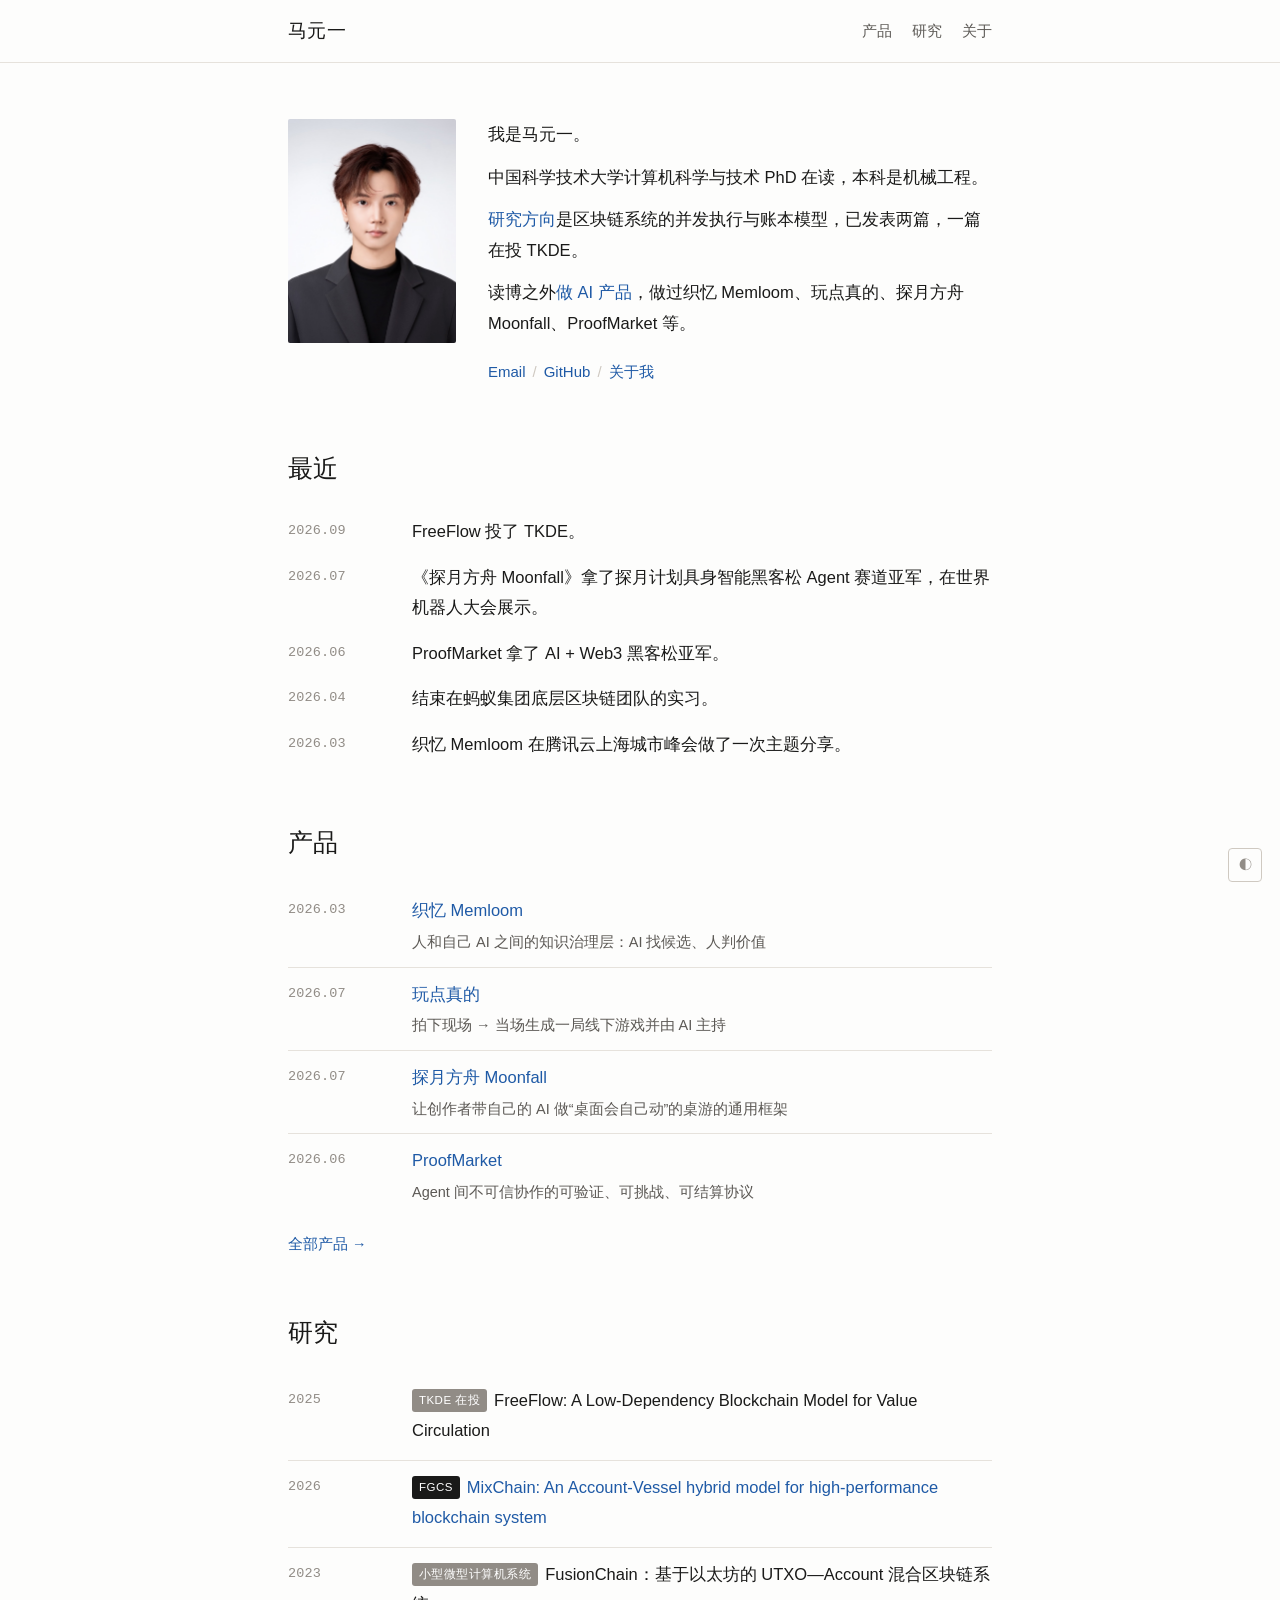
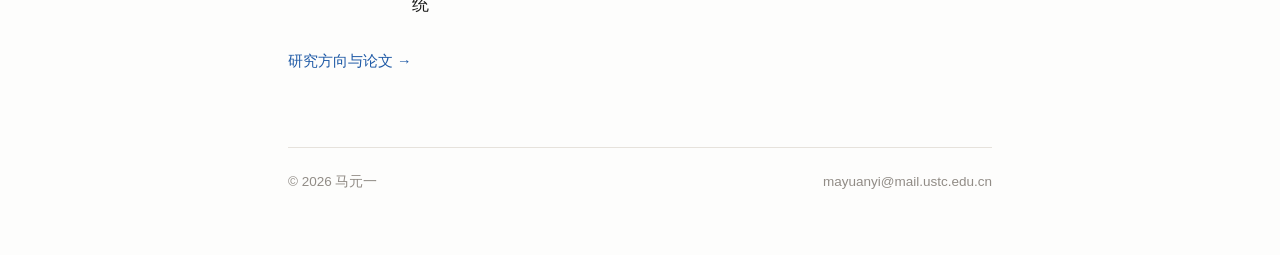
==== index.html @ aa87277c "个人网站：首页、产品、研究、关于 产品四页取自作品集原稿（织忆与 ProofMarket 用 HTML 源，探月方舟按 PPT 逐页重排，玩点真的沿用原件）。  Co-Authored-By: Cla" ====
<!doctype html>
<html lang="zh-CN">
<head>
<meta charset="utf-8">
<meta name="viewport" content="width=device-width,initial-scale=1">
<title>马元一</title>
<meta name="description" content="马元一，中国科学技术大学计算机科学与技术 PhD 在读。研究区块链系统的并发执行与账本模型，同时独立做 AI 产品。">
<link rel="icon" href="data:image/svg+xml,<svg xmlns='http://www.w3.org/2000/svg' viewBox='0 0 100 100'><text y='.92em' font-size='92' font-family='Georgia,serif'>马</text></svg>">
<link rel="stylesheet" href="assets/style.css">
</head>
<body>

<div class="top">
  <div class="top-in">
    <a class="wordmark" href="index.html">马元一</a>
    <nav>
      <a href="products/index.html">产品</a>
      <a href="research/index.html">研究</a>
      <a href="about/index.html">关于</a>
    </nav>
  </div>
</div>

<div class="wrap">

  <div class="hero">
    <div class="portrait"><img src="assets/avatar.jpg" alt="马元一"></div>
    <div class="say">
      <p>我是马元一。</p>
      <p>中国科学技术大学计算机科学与技术 PhD 在读，本科是机械工程。</p>
      <p><a href="research/index.html">研究方向</a>是区块链系统的并发执行与账本模型，已发表两篇，一篇在投 TKDE。</p>
      <p>读博之外<a href="products/index.html">做 AI 产品</a>，做过织忆 Memloom、玩点真的、探月方舟 Moonfall、ProofMarket 等。</p>
      <div class="linkrow">
        <a href="mailto:mayuanyi@mail.ustc.edu.cn">Email</a><span class="sep">/</span><a href="https://github.com/Yuanyi-Ma" target="_blank" rel="noopener">GitHub</a><span class="sep">/</span><a href="about/index.html">关于我</a>
      </div>
    </div>
  </div>

  <h2 class="serif">最近</h2>
  <ul class="list plain">
    <li><span class="when mono">2026.09</span><div class="body"><p class="t">FreeFlow 投了 TKDE。</p></div></li>
    <li><span class="when mono">2026.07</span><div class="body"><p class="t">《探月方舟 Moonfall》拿了探月计划具身智能黑客松 Agent 赛道亚军，在世界机器人大会展示。</p></div></li>
    <li><span class="when mono">2026.06</span><div class="body"><p class="t">ProofMarket 拿了 AI + Web3 黑客松亚军。</p></div></li>
    <li><span class="when mono">2026.04</span><div class="body"><p class="t">结束在蚂蚁集团底层区块链团队的实习。</p></div></li>
    <li><span class="when mono">2026.03</span><div class="body"><p class="t">织忆 Memloom 在腾讯云上海城市峰会做了一次主题分享。</p></div></li>
  </ul>

  <h2 class="serif">产品</h2>
  <ul class="list">
    <li><span class="when mono">2026.03</span><div class="body">
      <p class="t"><a href="products/memloom.html">织忆 Memloom</a></p>
      <p class="d">人和自己 AI 之间的知识治理层：AI 找候选、人判价值</p>
    </div></li>
    <li><span class="when mono">2026.07</span><div class="body">
      <p class="t"><a href="products/play-the-room.html">玩点真的</a></p>
      <p class="d">拍下现场 → 当场生成一局线下游戏并由 AI 主持</p>
    </div></li>
    <li><span class="when mono">2026.07</span><div class="body">
      <p class="t"><a href="products/ark.html">探月方舟 Moonfall</a></p>
      <p class="d">让创作者带自己的 AI 做“桌面会自己动”的桌游的通用框架</p>
    </div></li>
    <li><span class="when mono">2026.06</span><div class="body">
      <p class="t"><a href="products/proofmarket.html">ProofMarket</a></p>
      <p class="d">Agent 间不可信协作的可验证、可挑战、可结算协议</p>
    </div></li>
  </ul>
  <p style="font-size:14.5px;color:var(--ink-3);margin-top:14px"><a href="products/index.html">全部产品 →</a></p>

  <h2 class="serif">研究</h2>
  <ul class="list">
    <li><span class="when mono">2025</span><div class="body">
      <p class="t"><span class="venue sub">TKDE 在投</span>FreeFlow: A Low-Dependency Blockchain Model for Value Circulation</p>
    </div></li>
    <li><span class="when mono">2026</span><div class="body">
      <p class="t"><span class="venue">FGCS</span><a href="https://doi.org/10.1016/j.future.2026.108577" target="_blank" rel="noopener">MixChain: An Account-Vessel hybrid model for high-performance blockchain system</a></p>
    </div></li>
    <li><span class="when mono">2023</span><div class="body">
      <p class="t"><span class="venue sub">小型微型计算机系统</span>FusionChain：基于以太坊的 UTXO—Account 混合区块链系统</p>
    </div></li>
  </ul>
  <p style="font-size:14.5px;color:var(--ink-3);margin-top:14px"><a href="research/index.html">研究方向与论文 →</a></p>

  <footer>
    <span>© 2026 马元一</span>
    <span><a href="mailto:mayuanyi@mail.ustc.edu.cn">mayuanyi@mail.ustc.edu.cn</a></span>
  </footer>

</div>

<button id="themeBtn" type="button" aria-label="切换深色模式">◐</button>
<script src="assets/theme.js"></script>
</body>
</html>
---- assets/style.css ----
/* 马元一 · 个人网站 —— 共用样式
   设计基线来自 _research/2026-09-10-个人主页的视觉与版式.md：
   近白底、衬线大标题、条目为「左日期 / 右内容」两列行、
   不用卡片与阴影、链接行为纯文本。 */

:root{
  --bg:#FDFDFC; --bg-2:#F4F2EF;
  --ink:#1A1A19; --ink-2:#5C5955; --ink-3:#918C86;
  --link:#1F5AA6; --link-2:#5B87BE;
  --rule:#E6E2DC; --rule-2:#CFC9C1;
  --mark:#B4472C;
}
@media (prefers-color-scheme:dark){
  :root:not([data-theme="light"]){
    --bg:#121211; --bg-2:#1C1B19;
    --ink:#EDEAE5; --ink-2:#ADA79F; --ink-3:#7C7770;
    --link:#79A9E0; --link-2:#5E86B4;
    --rule:#2A2825; --rule-2:#3B3833;
    --mark:#DE8266;
  }
}
:root[data-theme="dark"]{
  --bg:#121211; --bg-2:#1C1B19;
  --ink:#EDEAE5; --ink-2:#ADA79F; --ink-3:#7C7770;
  --link:#79A9E0; --link-2:#5E86B4;
  --rule:#2A2825; --rule-2:#3B3833;
  --mark:#DE8266;
}

*{box-sizing:border-box}
html{-webkit-text-size-adjust:100%}
body{
  margin:0; background:var(--bg); color:var(--ink);
  font-family:-apple-system,BlinkMacSystemFont,"PingFang SC","Hiragino Sans GB","Microsoft YaHei","Source Han Sans SC","Noto Sans CJK SC","Helvetica Neue",Arial,sans-serif;
  font-size:16px; line-height:1.85; -webkit-font-smoothing:antialiased;
}
.serif{
  font-family:Georgia,"Songti SC","Source Han Serif SC","Noto Serif CJK SC","Times New Roman",serif;
}
.mono{font-family:ui-monospace,SFMono-Regular,"SF Mono",Menlo,Consolas,monospace}

a{color:var(--link); text-decoration:none}
a:hover{text-decoration:underline; text-underline-offset:3px}
p{margin:0 0 16px}
img{max-width:100%}

.wrap{max-width:760px; margin:0 auto; padding:0 28px}
.wrap.wide{max-width:1000px}

/* ── 顶栏 ─────────────────────────────── */
.top{border-bottom:1px solid var(--rule)}
.top-in{
  max-width:760px; margin:0 auto; padding:0 28px; height:62px;
  display:flex; align-items:center; gap:26px;
}
.wide-top .top-in{max-width:1000px}
.wordmark{
  font-family:Georgia,"Songti SC","Source Han Serif SC","Times New Roman",serif;
  font-size:19px; color:var(--ink); letter-spacing:.02em;
}
.wordmark:hover{text-decoration:none; color:var(--link)}
.top nav{margin-left:auto; display:flex; gap:20px}
.top nav a{color:var(--ink-2); font-size:14.5px}
.top nav a:hover{color:var(--link)}
.top nav a[aria-current="page"]{color:var(--ink); border-bottom:1px solid var(--ink)}

/* ── 页面标题 ─────────────────────────── */
.masthead{padding:56px 0 8px}
.masthead h1{
  font-family:Georgia,"Songti SC","Source Han Serif SC","Times New Roman",serif;
  font-size:clamp(30px,5vw,40px); font-weight:normal; letter-spacing:-.01em;
  margin:0 0 12px; line-height:1.3;
}
.masthead .sub{color:var(--ink-2); font-size:16px; margin:0; max-width:40em}

h2{
  font-family:Georgia,"Songti SC","Source Han Serif SC","Times New Roman",serif;
  font-size:25px; font-weight:normal; letter-spacing:-.005em;
  margin:52px 0 18px; color:var(--ink);
}
h3{font-size:17px; font-weight:600; margin:0 0 6px}

/* ── 首页 ─────────────────────────────── */
.hero{display:flex; gap:32px; align-items:flex-start; padding:56px 0 8px}
@media(max-width:620px){ .hero{flex-direction:column; gap:22px; padding-top:40px} }
.hero .portrait{width:168px; flex:none}
.hero .portrait img{display:block; width:100%; border-radius:2px}
.hero .say{flex:1; min-width:0}
.hero .say p{font-size:16.5px; margin:0 0 12px; color:var(--ink)}
.hero .say p.dim{color:var(--ink-2)}
.linkrow{margin-top:20px; color:var(--ink-3); font-size:15px}
.linkrow a{margin:0}
.linkrow .sep{color:var(--rule-2); margin:0 7px}

/* ── 两列行（全站主力组件）───────────── */
.list{margin:0; padding:0; list-style:none}
.list > li{
  display:grid; grid-template-columns:104px 1fr; gap:20px;
  padding:11px 0; border-bottom:1px solid var(--rule);
}
.list.airy > li{padding:16px 0}
.list.plain > li{border-bottom:0; padding:6px 0}
.list > li:last-child{border-bottom:0}
.list .when{color:var(--ink-3); font-size:13.5px; padding-top:3px; letter-spacing:.01em}
.list .body{min-width:0}
.list .body .t{font-size:16.5px; color:var(--ink); margin:0 0 3px}
.list .body .t a{color:var(--link)}
.list .body .d{font-size:14.5px; color:var(--ink-2); margin:0}
.list .body .m{font-size:13.5px; color:var(--ink-3); margin:3px 0 0}
@media(max-width:620px){
  .list > li{grid-template-columns:1fr; gap:2px}
  .list .when{padding-top:0}
}

/* 论文 / 作品的小按钮行 */
.chips{margin-top:7px; display:flex; flex-wrap:wrap; gap:6px}
.chips a, .chips span{
  font-size:12px; line-height:1.7; padding:0 7px; border:1px solid var(--rule-2);
  border-radius:3px; color:var(--ink-2);
}
.chips a:hover{border-color:var(--link); color:var(--link); text-decoration:none}
.chips .none{border-style:dashed; color:var(--ink-3)}
.venue{
  display:inline-block; font-size:11.5px; letter-spacing:.04em; color:#fff; background:var(--ink);
  padding:1px 7px; border-radius:3px; margin-right:7px; vertical-align:2px; white-space:nowrap;
}
.venue.sub{background:var(--ink-3)}
.mark{color:var(--mark); font-style:italic; font-size:13.5px; margin-left:6px}

/* ── 产品条目（带缩略图）───────────────── */
.entries{margin:0; padding:0; list-style:none}
.entries > li{
  display:grid; grid-template-columns:224px 1fr; gap:26px;
  padding:26px 0; border-bottom:1px solid var(--rule); align-items:start;
}
.entries > li:last-child{border-bottom:0}
.entries .shot{display:block; border:1px solid var(--rule); background:var(--bg-2)}
.entries .shot img{display:block; width:100%; height:auto}
.entries h3{font-size:19px; font-weight:600; margin:0 0 2px}
.entries h3 a{color:var(--ink)}
.entries h3 a:hover{color:var(--link)}
.entries .one{font-size:15px; color:var(--ink-2); margin:0 0 8px}
.entries .note{font-size:14px; color:var(--ink-2); margin:0 0 8px}
.entries .meta{font-size:13.5px; color:var(--ink-3); margin:0 0 8px}
@media(max-width:620px){ .entries > li{grid-template-columns:1fr; gap:14px} }

/* ── 正文段落区 ───────────────────────── */
.prose p{color:var(--ink-2); font-size:16px}
.prose p strong{color:var(--ink); font-weight:600}
.prose ul{margin:0 0 16px; padding-left:1.2em; color:var(--ink-2)}
.prose li{margin-bottom:5px}

/* ── 作品详情 ─────────────────────────── */
.slide{border:1px solid var(--rule); margin:26px 0 8px; background:var(--bg-2)}
.slide img{display:block; width:100%; height:auto}
.caption{font-size:13px; color:var(--ink-3); margin:0 0 32px}

/* ── 页脚 ─────────────────────────────── */
footer{
  border-top:1px solid var(--rule); margin-top:72px; padding:22px 0 60px;
  font-size:13.5px; color:var(--ink-3);
  display:flex; justify-content:space-between; gap:14px; flex-wrap:wrap;
}
footer a{color:var(--ink-3)}

#themeBtn{
  position:fixed; right:18px; bottom:18px; z-index:60;
  width:34px; height:34px; border-radius:4px; cursor:pointer; font-size:13px;
  background:var(--bg); border:1px solid var(--rule-2); color:var(--ink-3);
  display:grid; place-items:center;
}
#themeBtn:hover{border-color:var(--link); color:var(--link)}
@media print{ #themeBtn{display:none} }

/* 作品集页面铺开 */
.deck{margin:26px 0 10px}
.deck img{display:block; width:100%; height:auto; border:1px solid var(--rule); margin-bottom:14px; background:#fff}
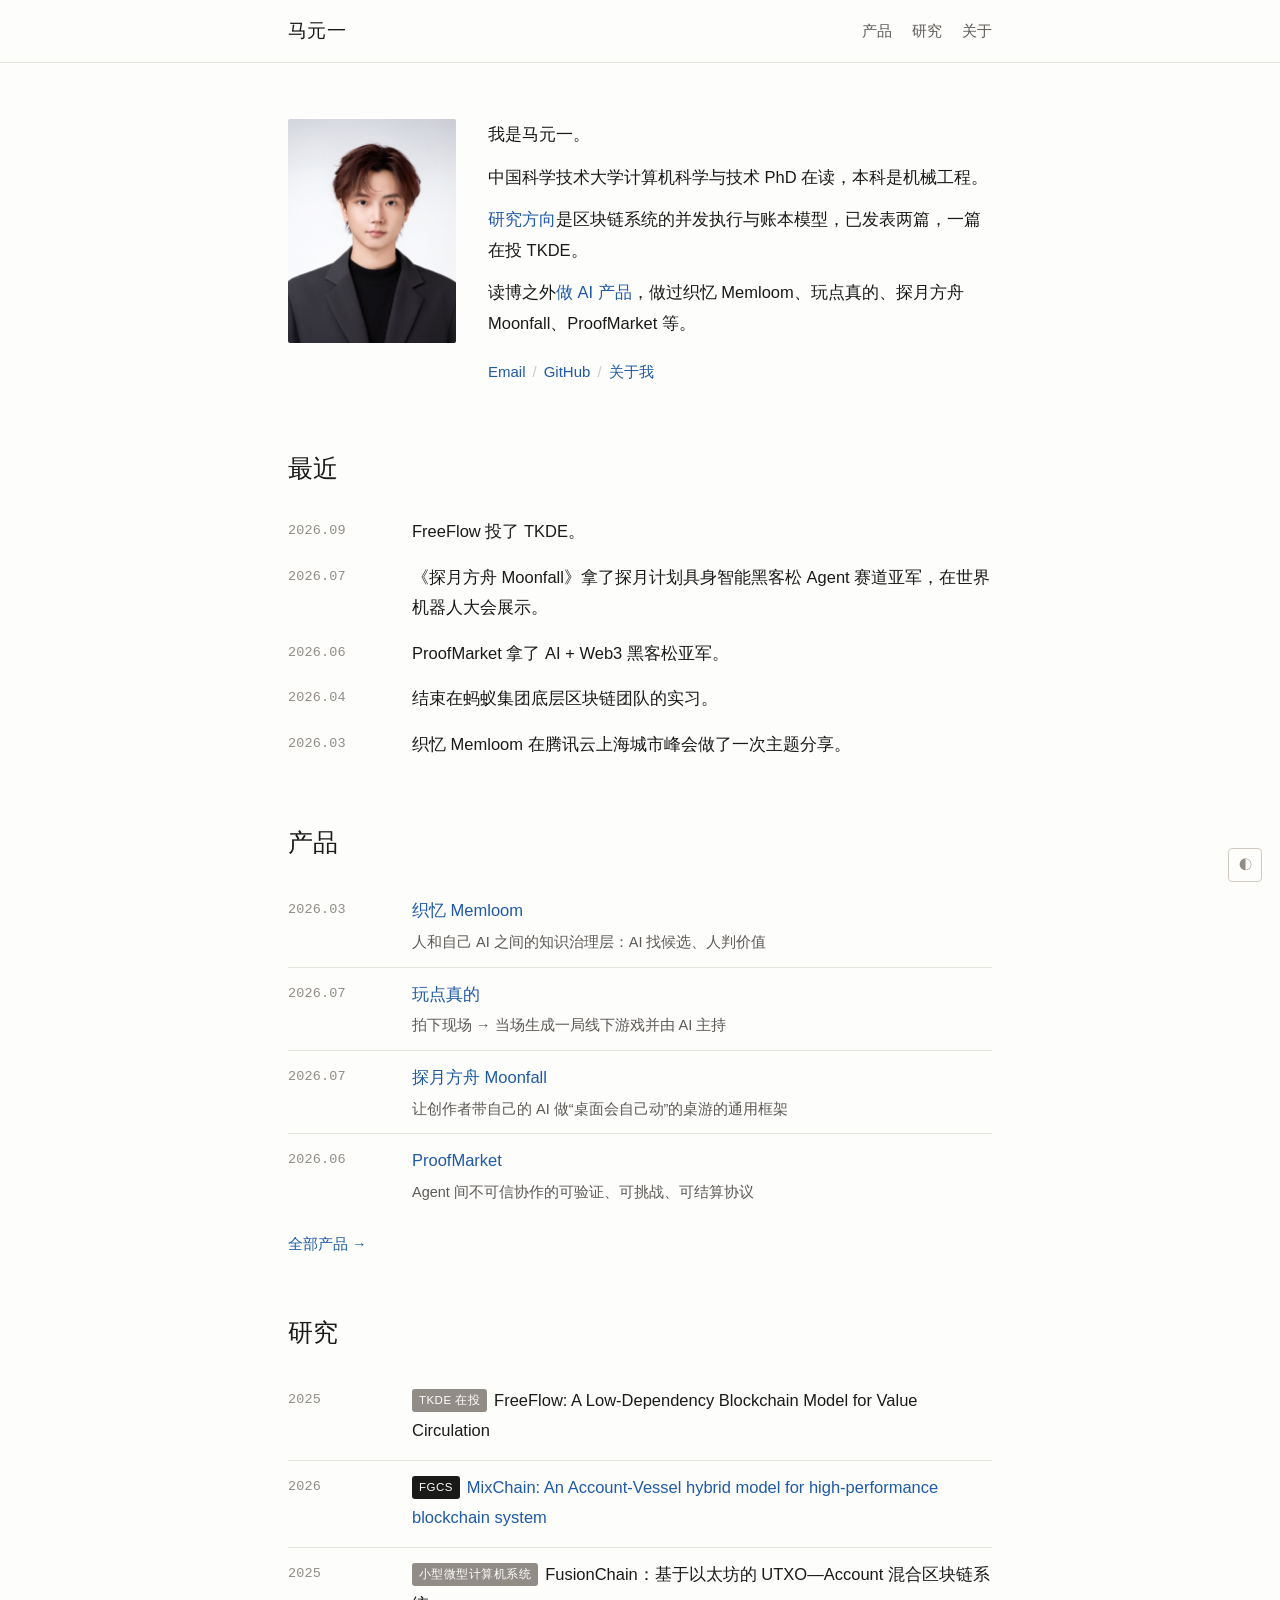
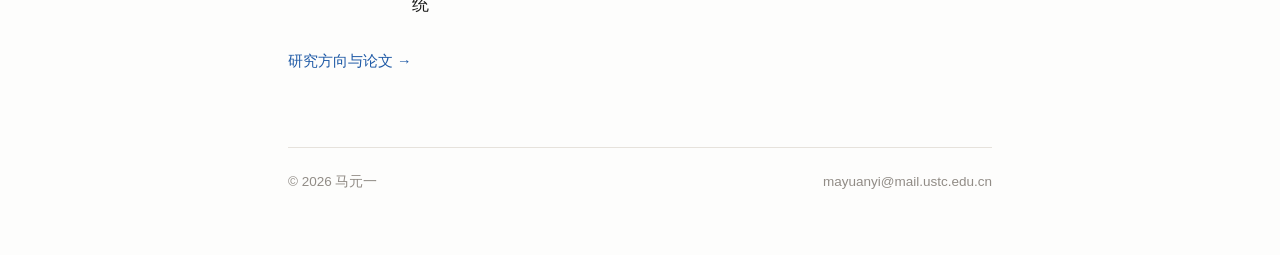
==== commit a3bf6956: "FusionChain：补 DOI 链接，发表年份改为 2025，补作者与卷期页 Co-Authored-By: Claude Fable 5.1 <noreply@anthropic.com>" ====
--- a/index.html
+++ b/index.html
@@ -74,7 +74,7 @@
     <li><span class="when mono">2026</span><div class="body">
       <p class="t"><span class="venue">FGCS</span><a href="https://doi.org/10.1016/j.future.2026.108577" target="_blank" rel="noopener">MixChain: An Account-Vessel hybrid model for high-performance blockchain system</a></p>
     </div></li>
-    <li><span class="when mono">2023</span><div class="body">
+    <li><span class="when mono">2025</span><div class="body">
       <p class="t"><span class="venue sub">小型微型计算机系统</span>FusionChain：基于以太坊的 UTXO—Account 混合区块链系统</p>
     </div></li>
   </ul>
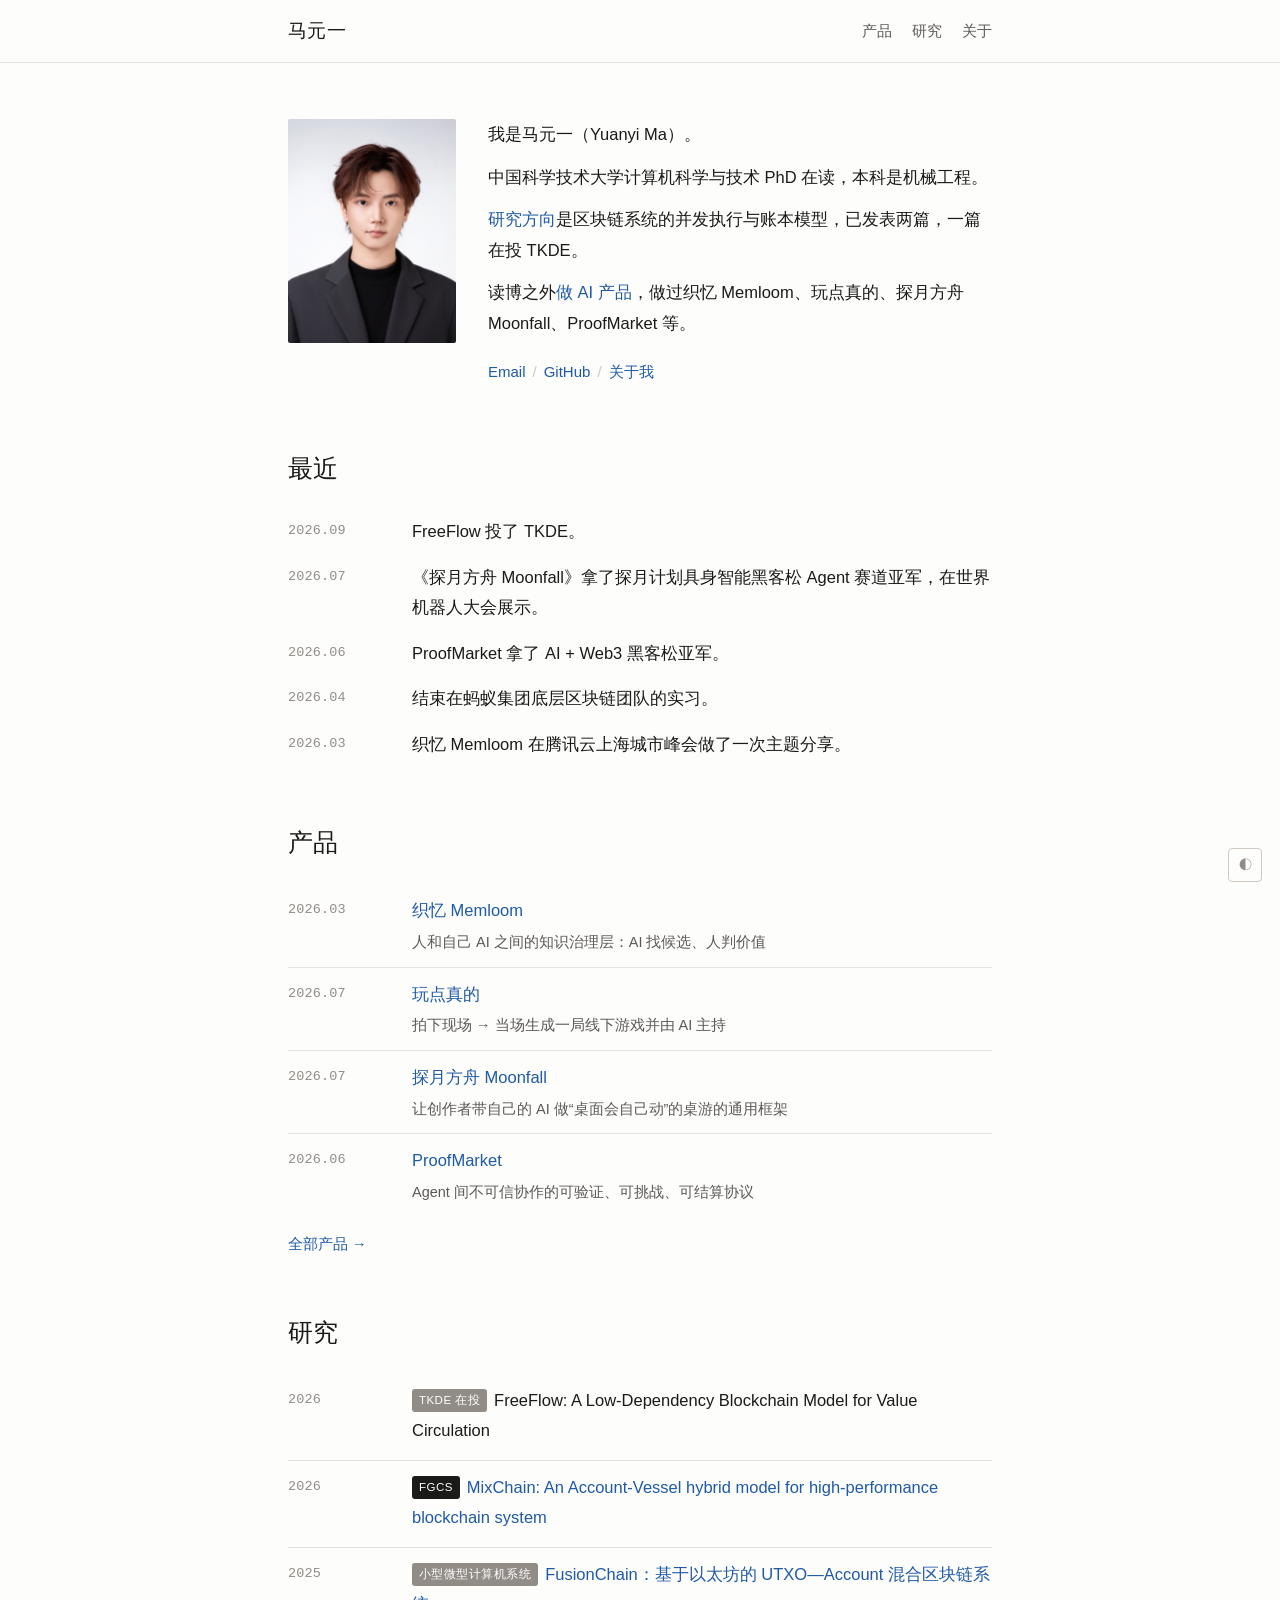
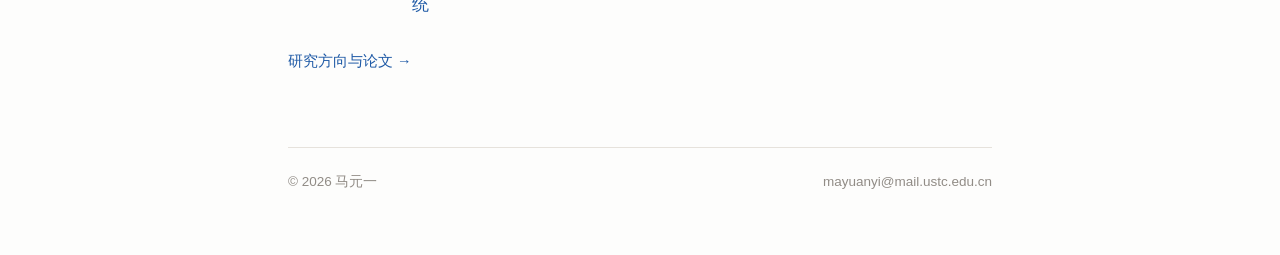
==== commit fc603855: "按审阅结果修主页排版与内容 - 删除私募投研系统；关于页删去无出处的"合肥 / 北京"一句 - FreeFlow 年份改为 2026，首页 FusionChain 标题挂 DOI，首页加英文名 - 关" ====
--- a/index.html
+++ b/index.html
@@ -26,7 +26,7 @@
   <div class="hero">
     <div class="portrait"><img src="assets/avatar.jpg" alt="马元一"></div>
     <div class="say">
-      <p>我是马元一。</p>
+      <p>我是马元一（Yuanyi Ma）。</p>
       <p>中国科学技术大学计算机科学与技术 PhD 在读，本科是机械工程。</p>
       <p><a href="research/index.html">研究方向</a>是区块链系统的并发执行与账本模型，已发表两篇，一篇在投 TKDE。</p>
       <p>读博之外<a href="products/index.html">做 AI 产品</a>，做过织忆 Memloom、玩点真的、探月方舟 Moonfall、ProofMarket 等。</p>
@@ -68,14 +68,14 @@
 
   <h2 class="serif">研究</h2>
   <ul class="list">
-    <li><span class="when mono">2025</span><div class="body">
+    <li><span class="when mono">2026</span><div class="body">
       <p class="t"><span class="venue sub">TKDE 在投</span>FreeFlow: A Low-Dependency Blockchain Model for Value Circulation</p>
     </div></li>
     <li><span class="when mono">2026</span><div class="body">
       <p class="t"><span class="venue">FGCS</span><a href="https://doi.org/10.1016/j.future.2026.108577" target="_blank" rel="noopener">MixChain: An Account-Vessel hybrid model for high-performance blockchain system</a></p>
     </div></li>
     <li><span class="when mono">2025</span><div class="body">
-      <p class="t"><span class="venue sub">小型微型计算机系统</span>FusionChain：基于以太坊的 UTXO—Account 混合区块链系统</p>
+      <p class="t"><span class="venue sub">小型微型计算机系统</span><a href="https://doi.org/10.20009/j.cnki.21-1106/TP.2023-0485" target="_blank" rel="noopener">FusionChain：基于以太坊的 UTXO—Account 混合区块链系统</a></p>
     </div></li>
   </ul>
   <p style="font-size:14.5px;color:var(--ink-3);margin-top:14px"><a href="research/index.html">研究方向与论文 →</a></p>
--- a/assets/style.css
+++ b/assets/style.css
@@ -45,7 +45,6 @@
 img{max-width:100%}
 
 .wrap{max-width:760px; margin:0 auto; padding:0 28px}
-.wrap.wide{max-width:1000px}
 
 /* ── 顶栏 ─────────────────────────────── */
 .top{border-bottom:1px solid var(--rule)}
@@ -53,7 +52,6 @@
   max-width:760px; margin:0 auto; padding:0 28px; height:62px;
   display:flex; align-items:center; gap:26px;
 }
-.wide-top .top-in{max-width:1000px}
 .wordmark{
   font-family:Georgia,"Songti SC","Source Han Serif SC","Times New Roman",serif;
   font-size:19px; color:var(--ink); letter-spacing:.02em;
@@ -130,19 +128,19 @@
 /* ── 产品条目（带缩略图）───────────────── */
 .entries{margin:0; padding:0; list-style:none}
 .entries > li{
-  display:grid; grid-template-columns:224px 1fr; gap:26px;
+  display:grid; grid-template-columns:200px 1fr; gap:24px;
   padding:26px 0; border-bottom:1px solid var(--rule); align-items:start;
 }
 .entries > li:last-child{border-bottom:0}
-.entries .shot{display:block; border:1px solid var(--rule); background:var(--bg-2)}
-.entries .shot img{display:block; width:100%; height:auto}
+.entries .shot{display:block; border:1px solid var(--rule); background:var(--bg-2); aspect-ratio:4/3; overflow:hidden}
+.entries .shot img{display:block; width:100%; height:100%; object-fit:cover; object-position:top center}
 .entries h3{font-size:19px; font-weight:600; margin:0 0 2px}
 .entries h3 a{color:var(--ink)}
 .entries h3 a:hover{color:var(--link)}
 .entries .one{font-size:15px; color:var(--ink-2); margin:0 0 8px}
 .entries .note{font-size:14px; color:var(--ink-2); margin:0 0 8px}
 .entries .meta{font-size:13.5px; color:var(--ink-3); margin:0 0 8px}
-@media(max-width:620px){ .entries > li{grid-template-columns:1fr; gap:14px} }
+@media(max-width:620px){ .entries > li{grid-template-columns:1fr; gap:14px} .entries .shot{aspect-ratio:16/9} }
 
 /* ── 正文段落区 ───────────────────────── */
 .prose p{color:var(--ink-2); font-size:16px}
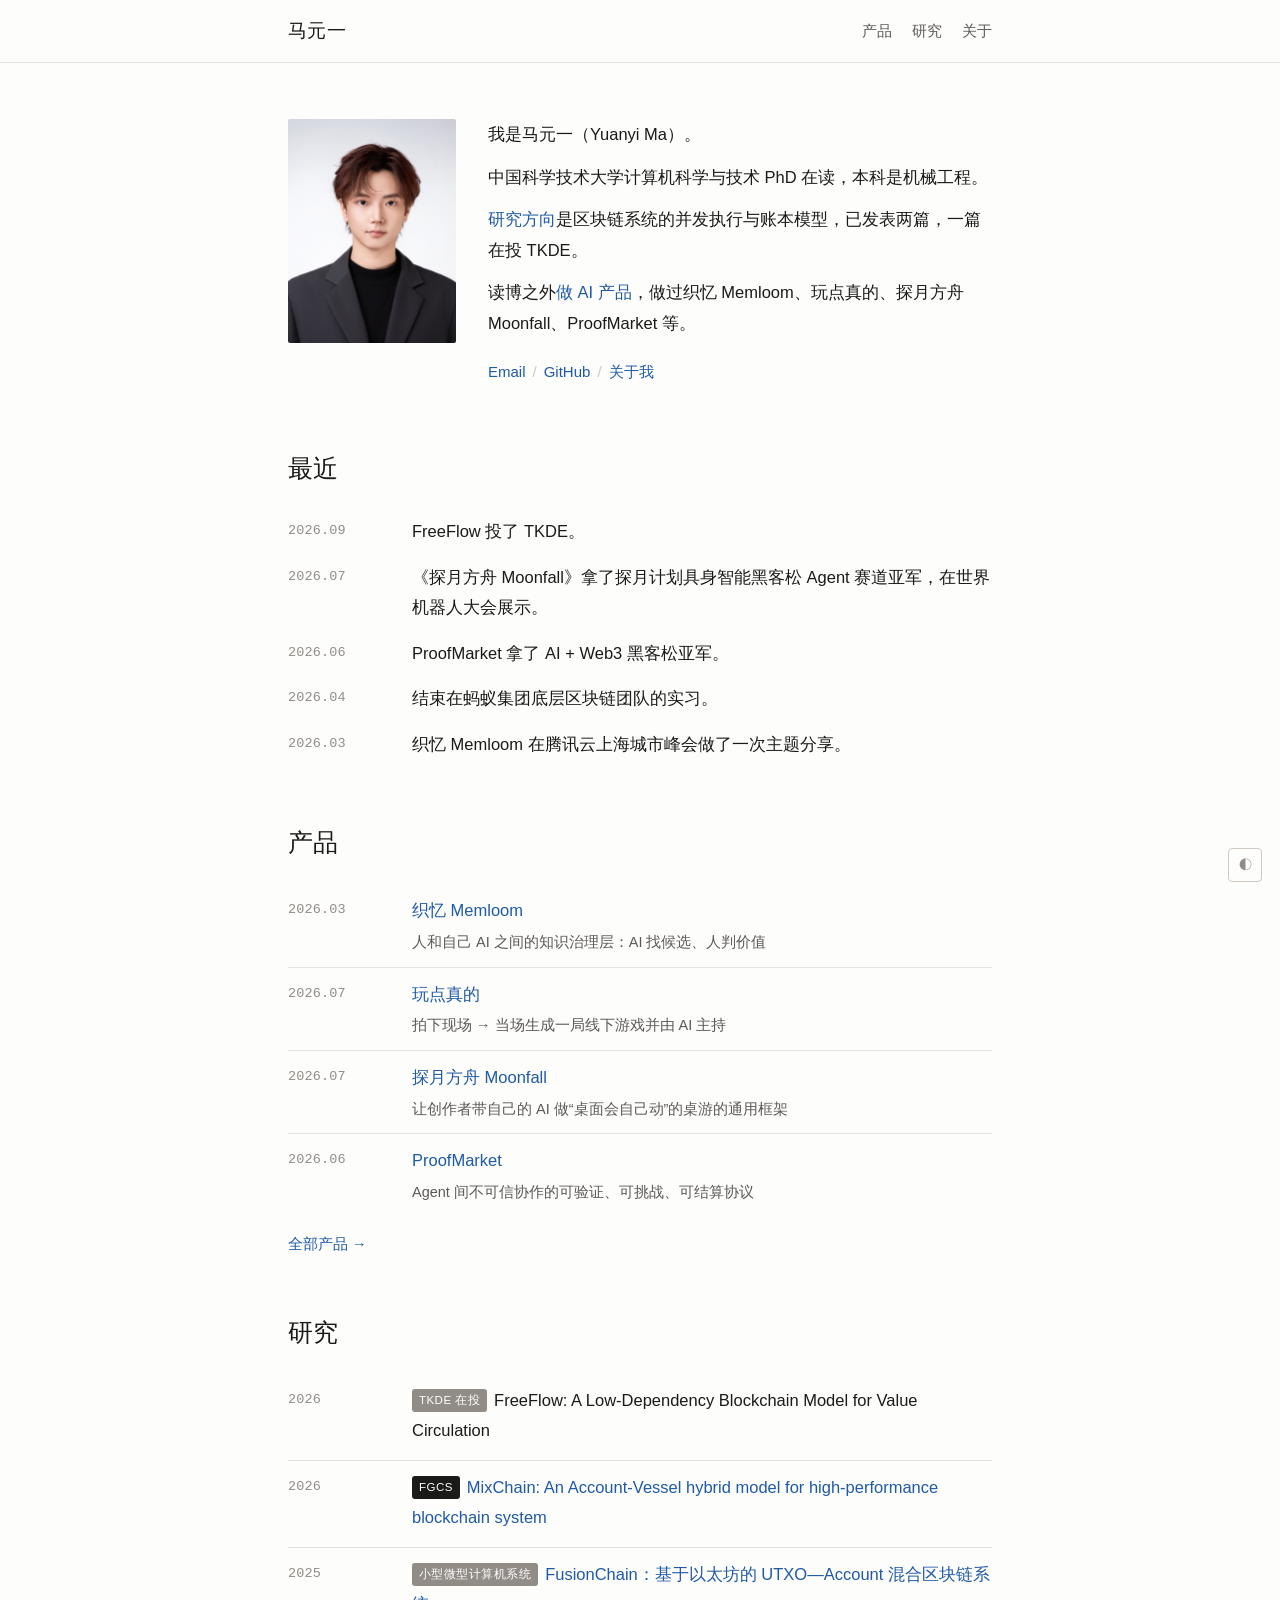
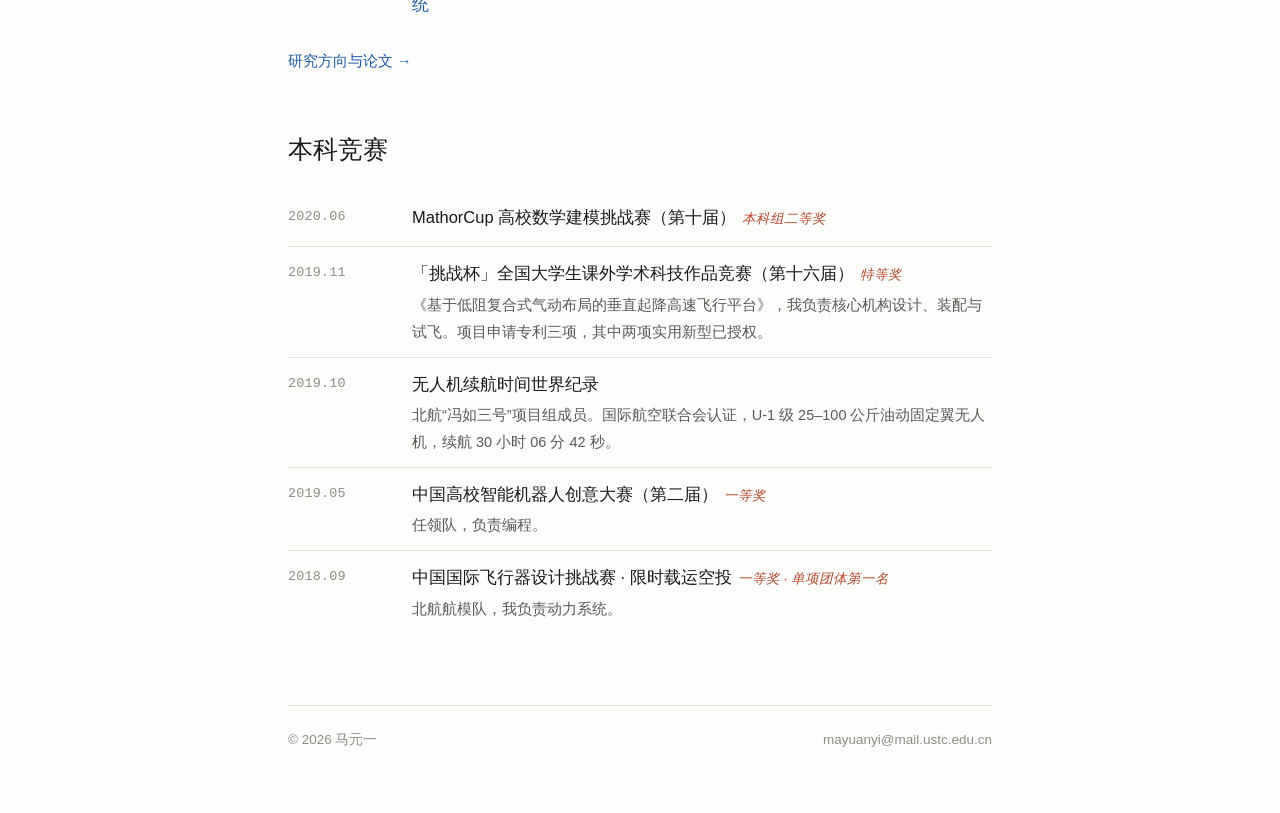
==== commit 5db2c5a7: "首页新增本科竞赛一栏，按证书更正关于页本科奖项 - 首页「本科竞赛」：飞行器设计挑战赛、机器人创意大赛、世界纪录、挑战杯、MathorCup - 关于页：世界纪录与 2018 航模队比赛拆开，补 Ma" ====
--- a/index.html
+++ b/index.html
@@ -80,6 +80,29 @@
   </ul>
   <p style="font-size:14.5px;color:var(--ink-3);margin-top:14px"><a href="research/index.html">研究方向与论文 →</a></p>
 
+  <h2 class="serif">本科竞赛</h2>
+  <ul class="list">
+    <li><span class="when mono">2020.06</span><div class="body">
+      <p class="t">MathorCup 高校数学建模挑战赛（第十届）<span class="mark">本科组二等奖</span></p>
+    </div></li>
+    <li><span class="when mono">2019.11</span><div class="body">
+      <p class="t">「挑战杯」全国大学生课外学术科技作品竞赛（第十六届）<span class="mark">特等奖</span></p>
+      <p class="d">《基于低阻复合式气动布局的垂直起降高速飞行平台》，我负责核心机构设计、装配与试飞。项目申请专利三项，其中两项实用新型已授权。</p>
+    </div></li>
+    <li><span class="when mono">2019.10</span><div class="body">
+      <p class="t">无人机续航时间世界纪录</p>
+      <p class="d">北航“冯如三号”项目组成员。国际航空联合会认证，U-1 级 25–100 公斤油动固定翼无人机，续航 30 小时 06 分 42 秒。</p>
+    </div></li>
+    <li><span class="when mono">2019.05</span><div class="body">
+      <p class="t">中国高校智能机器人创意大赛（第二届）<span class="mark">一等奖</span></p>
+      <p class="d">任领队，负责编程。</p>
+    </div></li>
+    <li><span class="when mono">2018.09</span><div class="body">
+      <p class="t">中国国际飞行器设计挑战赛 · 限时载运空投<span class="mark">一等奖 · 单项团体第一名</span></p>
+      <p class="d">北航航模队，我负责动力系统。</p>
+    </div></li>
+  </ul>
+
   <footer>
     <span>© 2026 马元一</span>
     <span><a href="mailto:mayuanyi@mail.ustc.edu.cn">mayuanyi@mail.ustc.edu.cn</a></span>
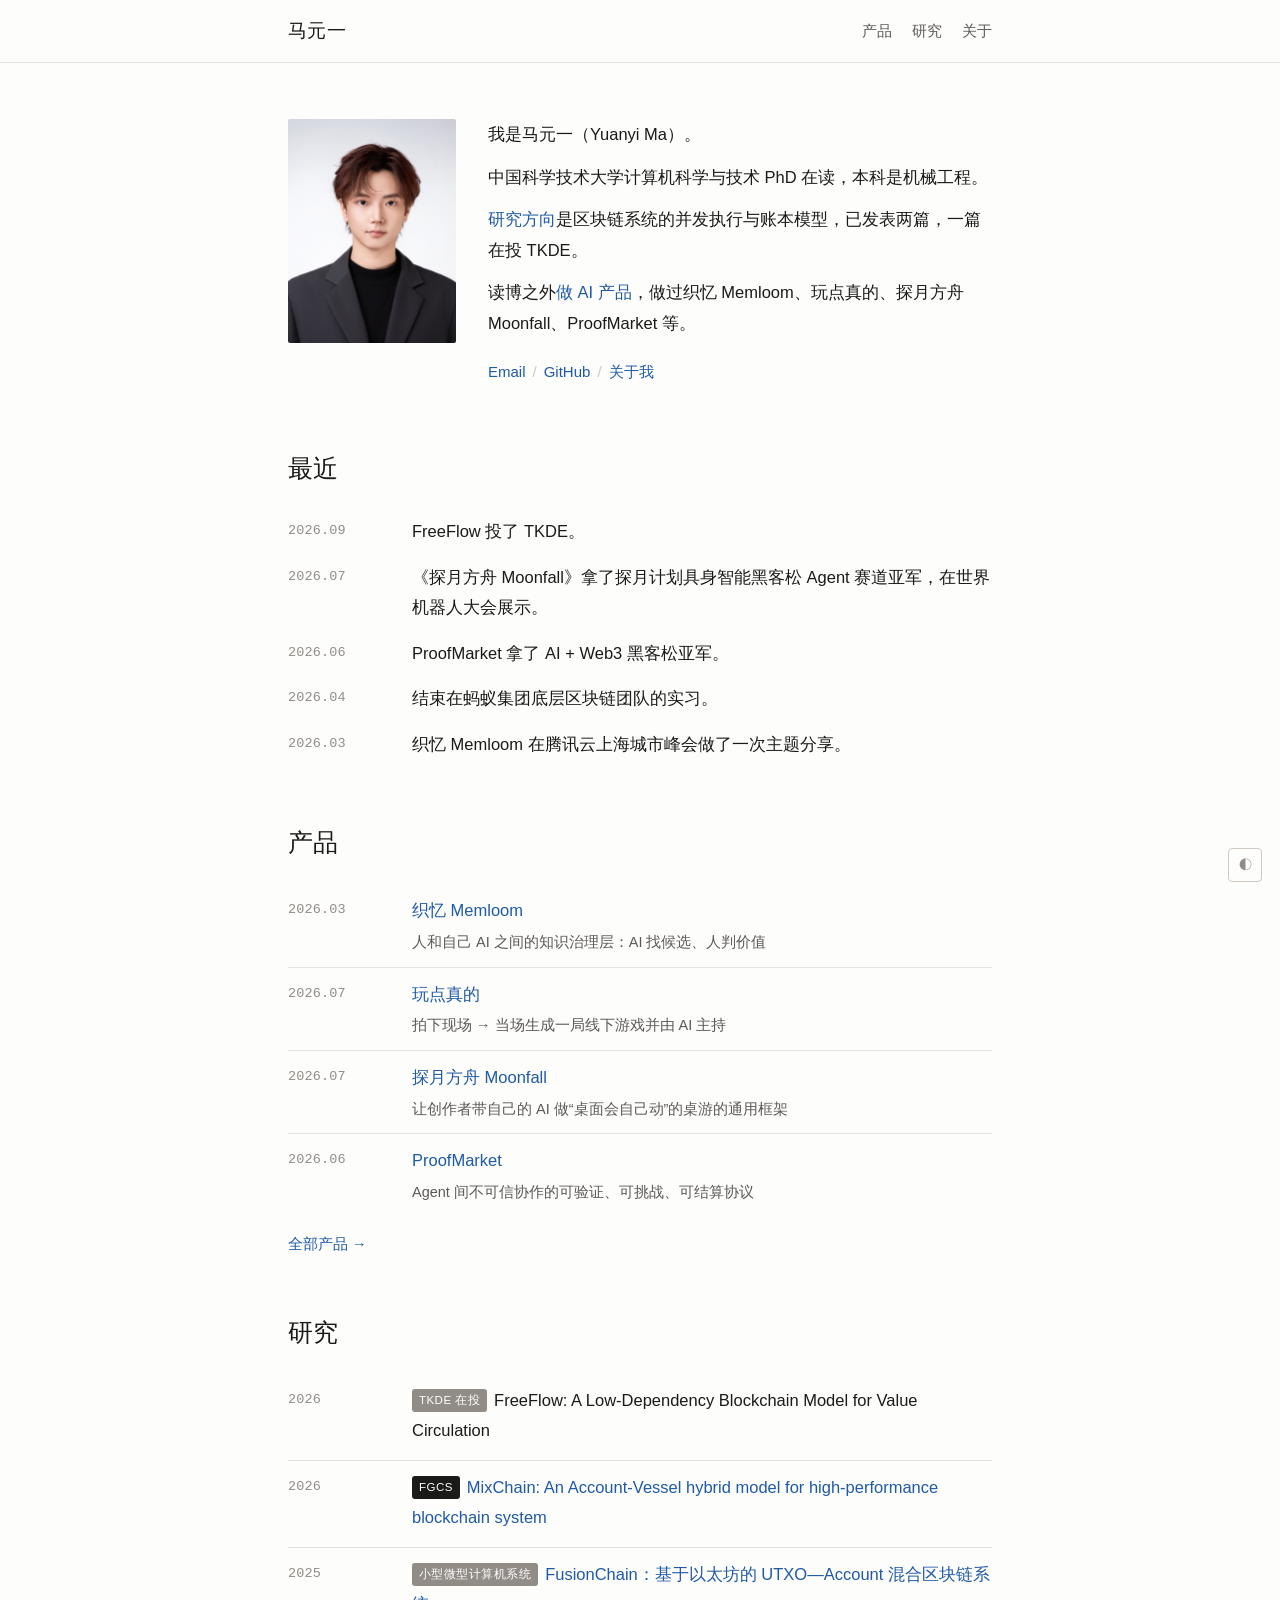
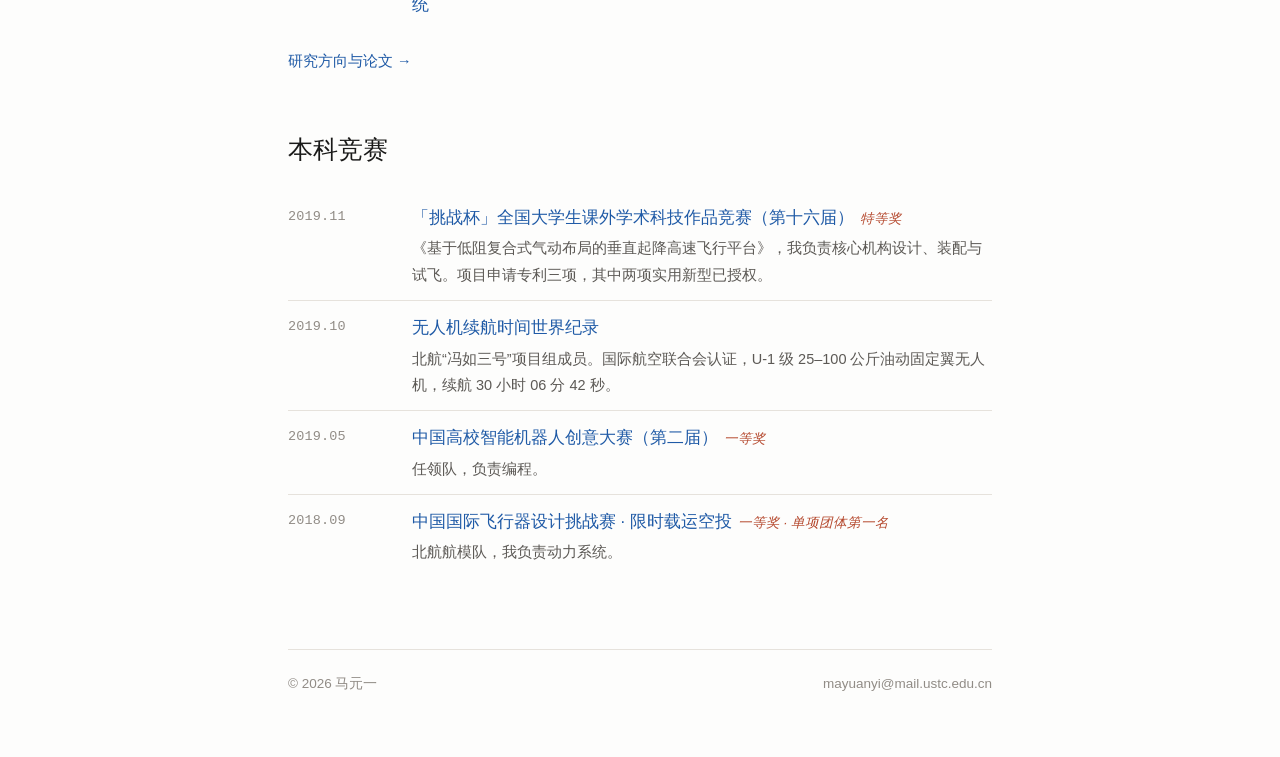
==== commit 476152ce: "本科竞赛每项单独成页，配照片；去掉数学建模 - 新增 competitions/ 四个详情页：挑战杯、冯如三号世界纪录、机器人创意大赛、飞行器设计挑战赛 - 照片取自本科答辩材料，放在 assets/" ====
--- a/index.html
+++ b/index.html
@@ -80,25 +80,22 @@
   </ul>
   <p style="font-size:14.5px;color:var(--ink-3);margin-top:14px"><a href="research/index.html">研究方向与论文 →</a></p>
 
-  <h2 class="serif">本科竞赛</h2>
+  <h2 class="serif" id="ug">本科竞赛</h2>
   <ul class="list">
-    <li><span class="when mono">2020.06</span><div class="body">
-      <p class="t">MathorCup 高校数学建模挑战赛（第十届）<span class="mark">本科组二等奖</span></p>
-    </div></li>
     <li><span class="when mono">2019.11</span><div class="body">
-      <p class="t">「挑战杯」全国大学生课外学术科技作品竞赛（第十六届）<span class="mark">特等奖</span></p>
+      <p class="t"><a href="competitions/tiaozhanbei.html">「挑战杯」全国大学生课外学术科技作品竞赛（第十六届）</a><span class="mark">特等奖</span></p>
       <p class="d">《基于低阻复合式气动布局的垂直起降高速飞行平台》，我负责核心机构设计、装配与试飞。项目申请专利三项，其中两项实用新型已授权。</p>
     </div></li>
     <li><span class="when mono">2019.10</span><div class="body">
-      <p class="t">无人机续航时间世界纪录</p>
+      <p class="t"><a href="competitions/fengru.html">无人机续航时间世界纪录</a></p>
       <p class="d">北航“冯如三号”项目组成员。国际航空联合会认证，U-1 级 25–100 公斤油动固定翼无人机，续航 30 小时 06 分 42 秒。</p>
     </div></li>
     <li><span class="when mono">2019.05</span><div class="body">
-      <p class="t">中国高校智能机器人创意大赛（第二届）<span class="mark">一等奖</span></p>
+      <p class="t"><a href="competitions/robot.html">中国高校智能机器人创意大赛（第二届）</a><span class="mark">一等奖</span></p>
       <p class="d">任领队，负责编程。</p>
     </div></li>
     <li><span class="when mono">2018.09</span><div class="body">
-      <p class="t">中国国际飞行器设计挑战赛 · 限时载运空投<span class="mark">一等奖 · 单项团体第一名</span></p>
+      <p class="t"><a href="competitions/cadc.html">中国国际飞行器设计挑战赛 · 限时载运空投</a><span class="mark">一等奖 · 单项团体第一名</span></p>
       <p class="d">北航航模队，我负责动力系统。</p>
     </div></li>
   </ul>
--- a/assets/style.css
+++ b/assets/style.css
@@ -173,3 +173,16 @@
 /* 作品集页面铺开 */
 .deck{margin:26px 0 10px}
 .deck img{display:block; width:100%; height:auto; border:1px solid var(--rule); margin-bottom:14px; background:#fff}
+
+/* ── 本科竞赛详情 ─────────────────────── */
+.facts{margin:26px 0 8px; padding:0; list-style:none; border-top:1px solid var(--rule)}
+.facts li{display:grid; grid-template-columns:104px 1fr; gap:20px; padding:9px 0; border-bottom:1px solid var(--rule); font-size:15px; color:var(--ink-2)}
+.facts li b{font-weight:normal; color:var(--ink-3); font-size:14px}
+@media(max-width:620px){ .facts li{grid-template-columns:1fr; gap:0} }
+.gallery{display:grid; grid-template-columns:1fr 1fr; gap:14px; margin:22px 0 8px}
+.gallery figure{margin:0}
+.gallery figure.full{grid-column:1 / -1}
+.gallery img{display:block; width:100%; height:auto; border:1px solid var(--rule); background:var(--bg-2)}
+.gallery figcaption{font-size:13px; color:var(--ink-3); margin-top:6px; line-height:1.6}
+@media(max-width:620px){ .gallery{grid-template-columns:1fr} }
+.backline{font-size:14.5px; color:var(--ink-3); margin-top:40px}
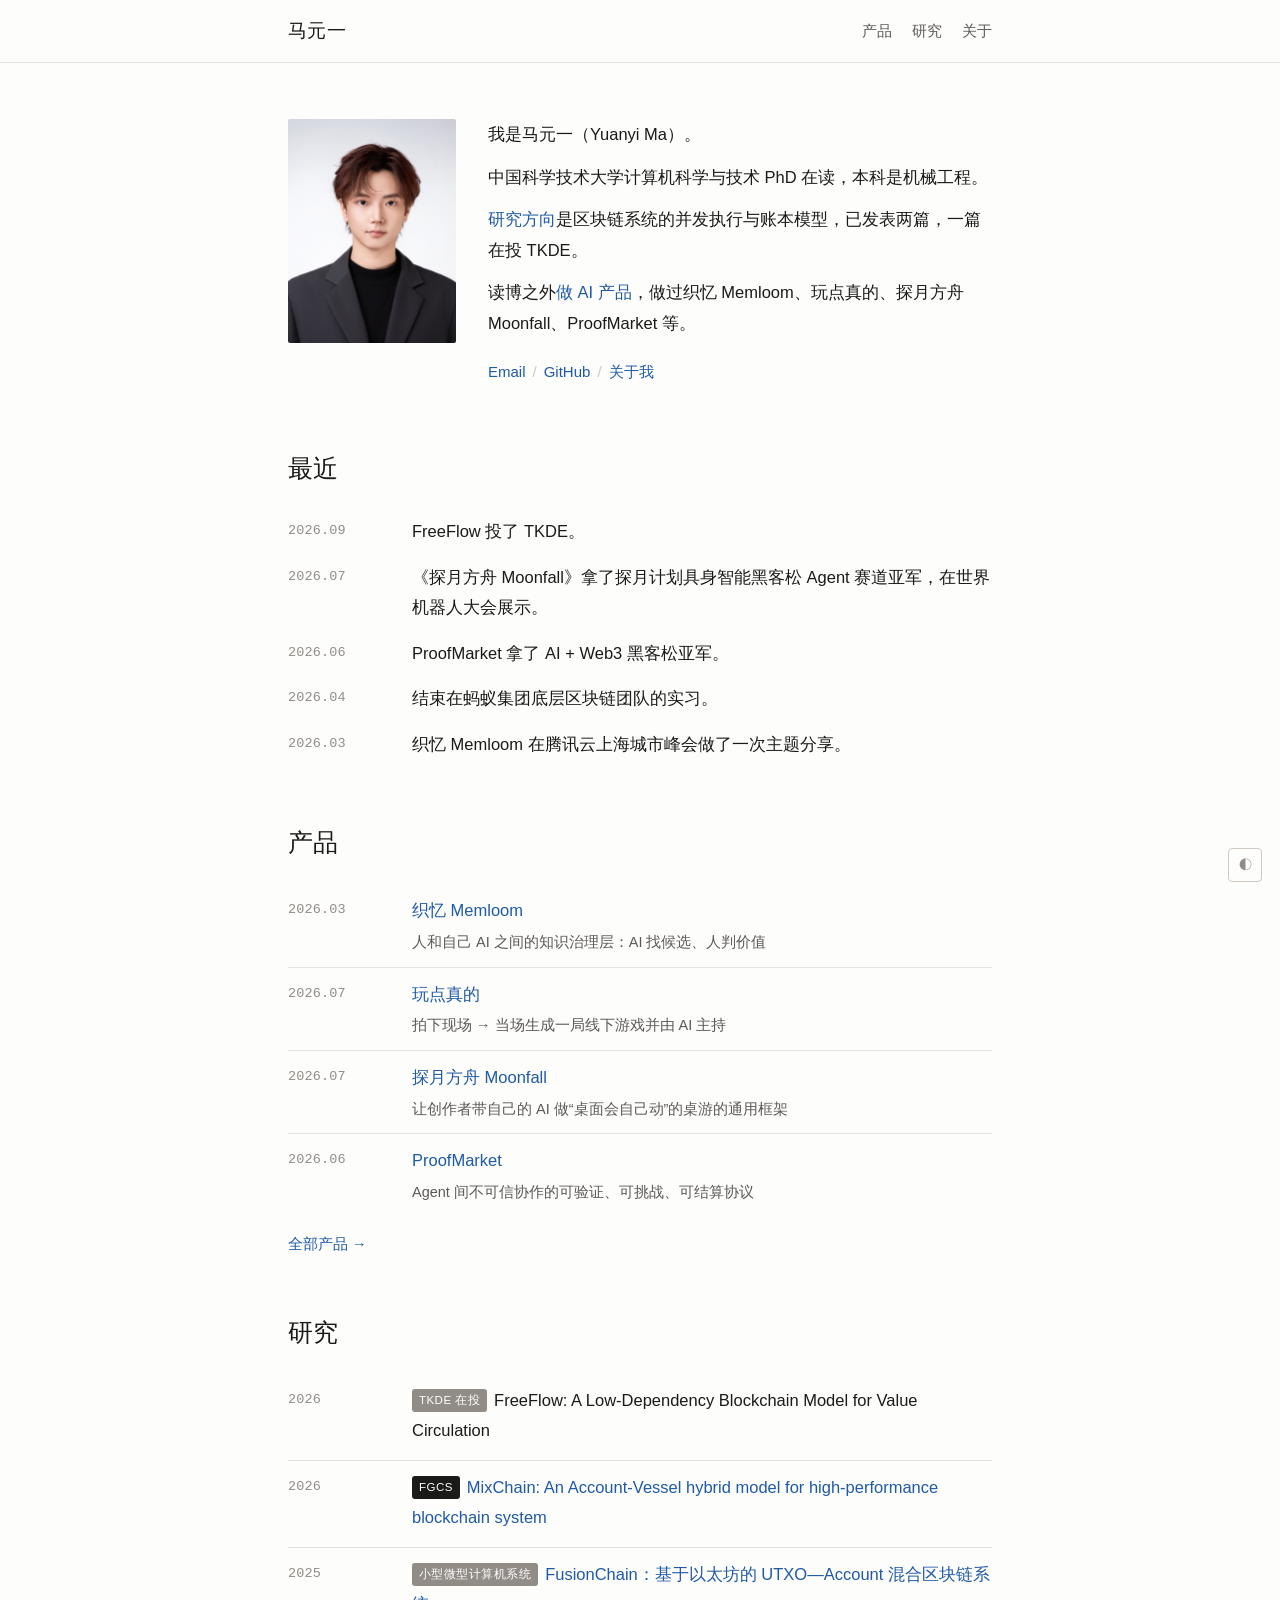
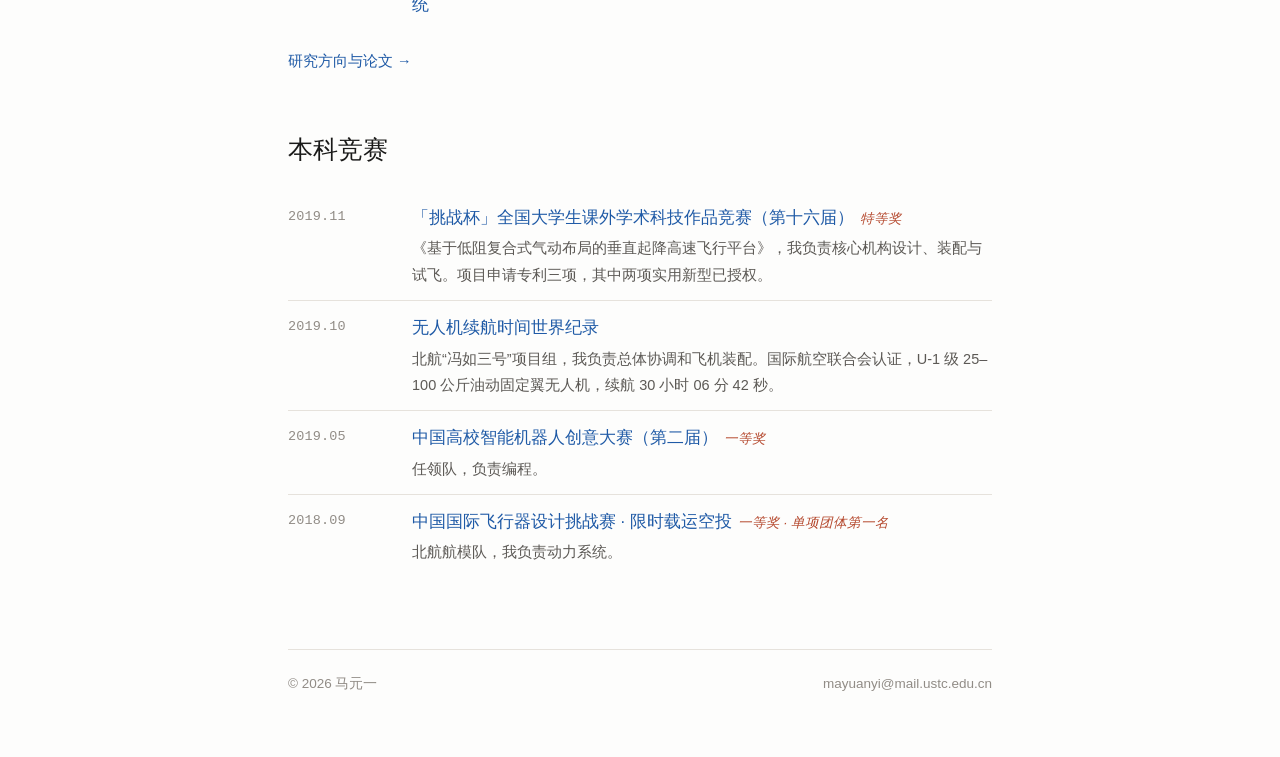
==== commit ab62d8a9: "冯如三号补上分工：总体协调和飞机装配 Co-Authored-By: Claude Opus 5 <noreply@anthropic.com>" ====
--- a/index.html
+++ b/index.html
@@ -88,7 +88,7 @@
     </div></li>
     <li><span class="when mono">2019.10</span><div class="body">
       <p class="t"><a href="competitions/fengru.html">无人机续航时间世界纪录</a></p>
-      <p class="d">北航“冯如三号”项目组成员。国际航空联合会认证，U-1 级 25–100 公斤油动固定翼无人机，续航 30 小时 06 分 42 秒。</p>
+      <p class="d">北航“冯如三号”项目组，我负责总体协调和飞机装配。国际航空联合会认证，U-1 级 25–100 公斤油动固定翼无人机，续航 30 小时 06 分 42 秒。</p>
     </div></li>
     <li><span class="when mono">2019.05</span><div class="body">
       <p class="t"><a href="competitions/robot.html">中国高校智能机器人创意大赛（第二届）</a><span class="mark">一等奖</span></p>
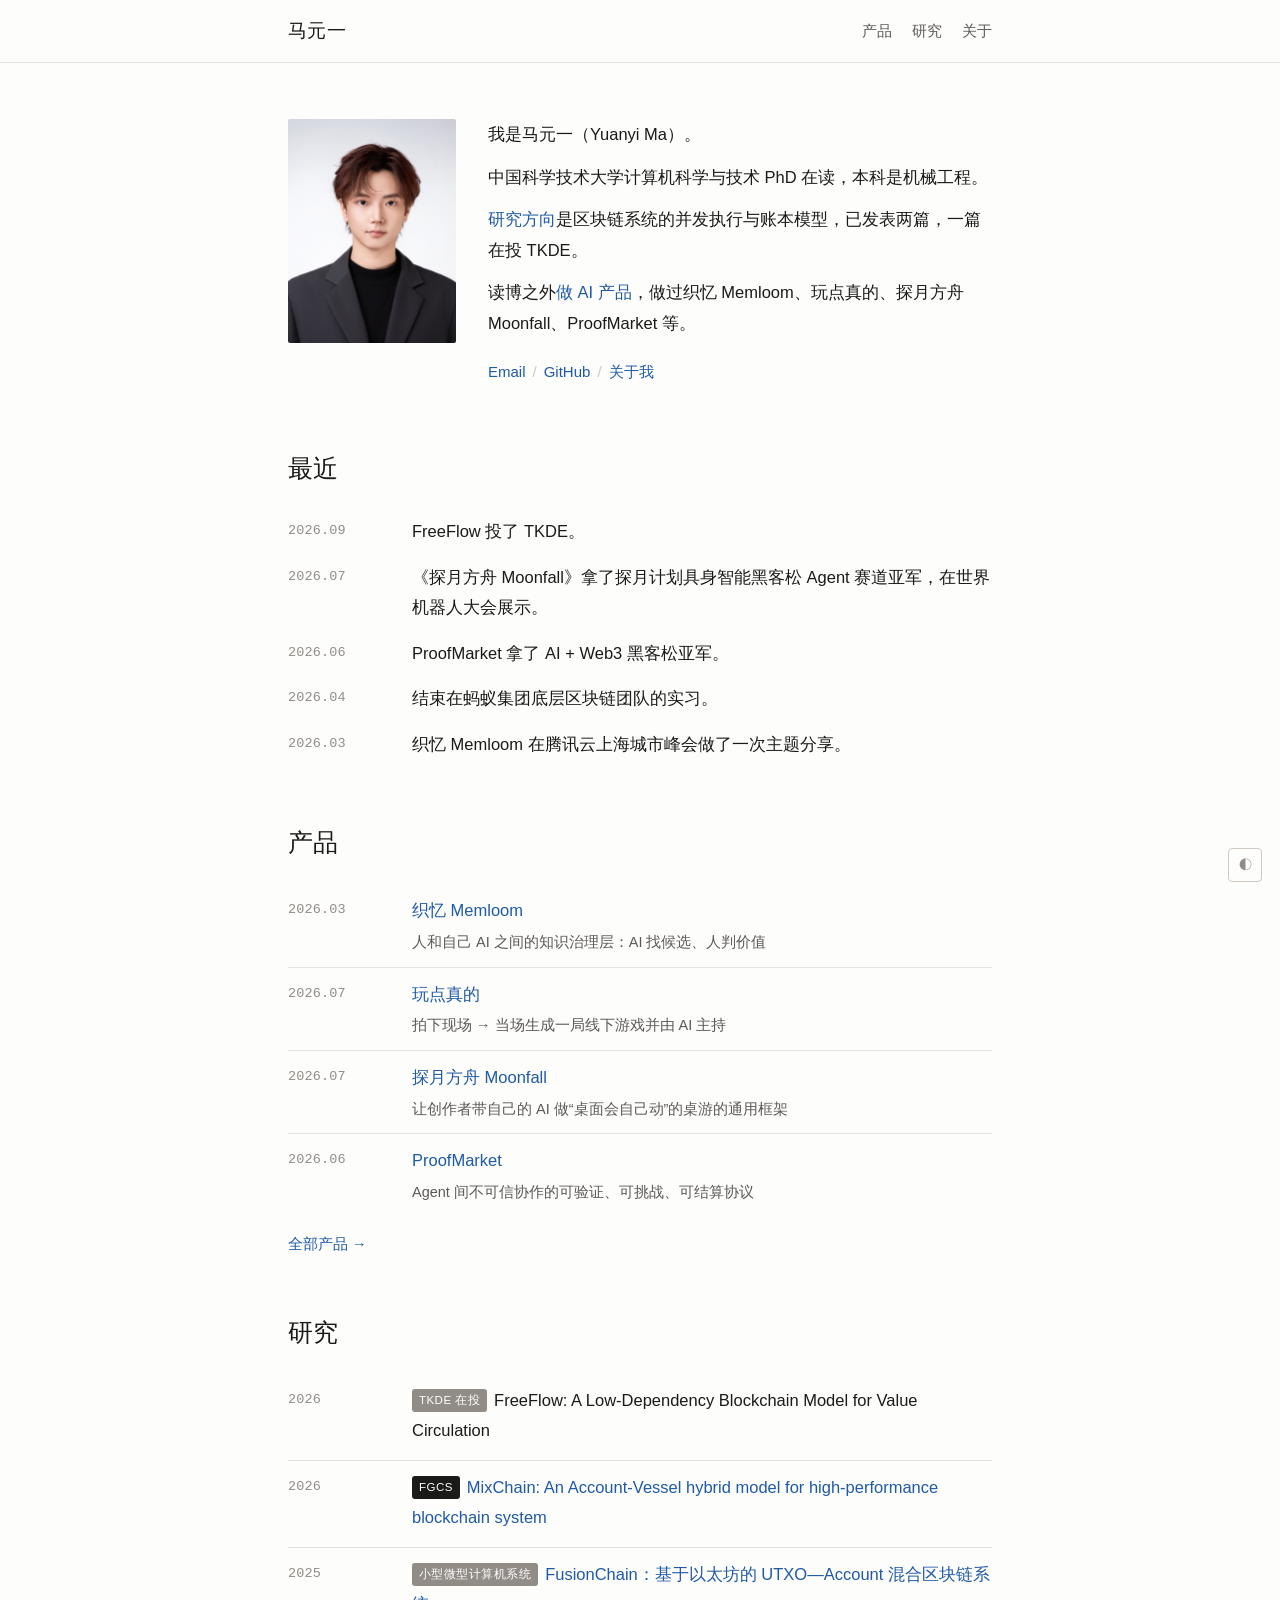
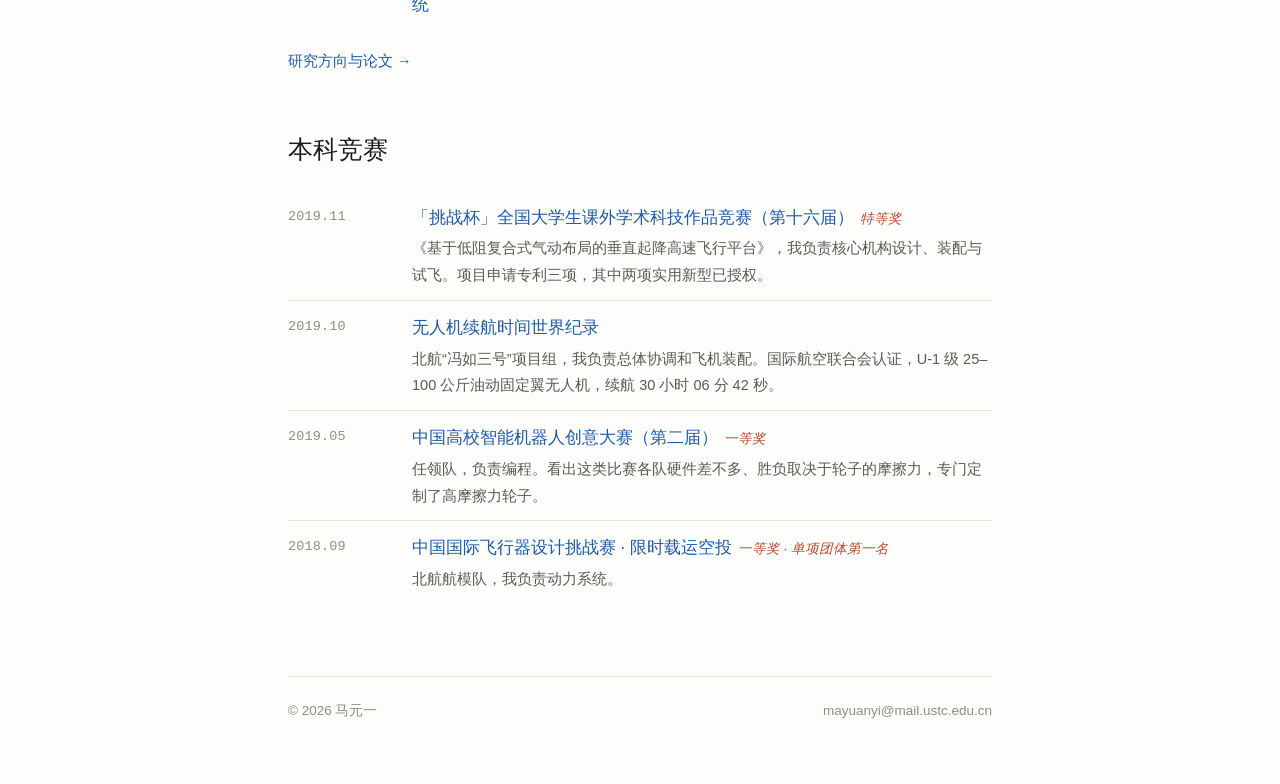
==== commit c4858fae: "本科竞赛页：补机器人大赛的轮子判断，删挑战杯设计图，优化排版 - 机器人大赛：去掉首句，补上"硬件固定、摩擦力是关键、定制高摩擦力轮子" - 挑战杯：删除不能公开的设计图；补充试飞与其他工作 - 航模" ====
--- a/index.html
+++ b/index.html
@@ -92,7 +92,7 @@
     </div></li>
     <li><span class="when mono">2019.05</span><div class="body">
       <p class="t"><a href="competitions/robot.html">中国高校智能机器人创意大赛（第二届）</a><span class="mark">一等奖</span></p>
-      <p class="d">任领队，负责编程。</p>
+      <p class="d">任领队，负责编程。看出这类比赛各队硬件差不多、胜负取决于轮子的摩擦力，专门定制了高摩擦力轮子。</p>
     </div></li>
     <li><span class="when mono">2018.09</span><div class="body">
       <p class="t"><a href="competitions/cadc.html">中国国际飞行器设计挑战赛 · 限时载运空投</a><span class="mark">一等奖 · 单项团体第一名</span></p>
--- a/assets/style.css
+++ b/assets/style.css
@@ -175,14 +175,30 @@
 .deck img{display:block; width:100%; height:auto; border:1px solid var(--rule); margin-bottom:14px; background:#fff}
 
 /* ── 本科竞赛详情 ─────────────────────── */
-.facts{margin:26px 0 8px; padding:0; list-style:none; border-top:1px solid var(--rule)}
+.lead-photo{margin:26px 0 0}
+.lead-photo img{display:block; width:100%; height:auto; max-height:520px; object-fit:cover; border:1px solid var(--rule)}
+.lead-photo figcaption{font-size:13px; color:var(--ink-3); margin-top:6px}
+.facts{margin:30px 0 8px; padding:0; list-style:none; border-top:1px solid var(--rule)}
 .facts li{display:grid; grid-template-columns:104px 1fr; gap:20px; padding:9px 0; border-bottom:1px solid var(--rule); font-size:15px; color:var(--ink-2)}
 .facts li b{font-weight:normal; color:var(--ink-3); font-size:14px}
 @media(max-width:620px){ .facts li{grid-template-columns:1fr; gap:0} }
-.gallery{display:grid; grid-template-columns:1fr 1fr; gap:14px; margin:22px 0 8px}
+.prose .key{border-left:3px solid var(--mark); padding:2px 0 2px 16px; margin:22px 0}
+.prose .key p{color:var(--ink)}
+.gallery{display:grid; grid-template-columns:1fr 1fr; gap:16px 14px; margin:22px 0 8px}
+.gallery.docs{grid-template-columns:repeat(3,1fr)}
 .gallery figure{margin:0}
-.gallery figure.full{grid-column:1 / -1}
-.gallery img{display:block; width:100%; height:auto; border:1px solid var(--rule); background:var(--bg-2)}
+.gallery a{display:block; aspect-ratio:4/3; overflow:hidden; border:1px solid var(--rule); background:var(--bg-2)}
+.gallery.docs a{aspect-ratio:3/4}
+.gallery img{display:block; width:100%; height:100%; object-fit:cover; transition:transform .2s}
+.gallery.docs img{object-fit:contain; background:#fff}
+.gallery a:hover img{transform:scale(1.02)}
 .gallery figcaption{font-size:13px; color:var(--ink-3); margin-top:6px; line-height:1.6}
-@media(max-width:620px){ .gallery{grid-template-columns:1fr} }
-.backline{font-size:14.5px; color:var(--ink-3); margin-top:40px}
+@media(max-width:620px){ .gallery{grid-template-columns:1fr} .gallery.docs{grid-template-columns:1fr 1fr} }
+.pager{display:flex; justify-content:space-between; gap:16px; margin-top:44px; padding-top:16px; border-top:1px solid var(--rule); font-size:14.5px}
+.pager span{color:var(--ink-3); font-size:13px; display:block}
+.pager .next{text-align:right; margin-left:auto}
+.gallery.three{grid-template-columns:repeat(3,1fr)}
+.gallery.one{grid-template-columns:1fr}
+.gallery.one a{aspect-ratio:auto}
+.gallery.one img{height:auto}
+@media(max-width:620px){ .gallery.three{grid-template-columns:1fr} }
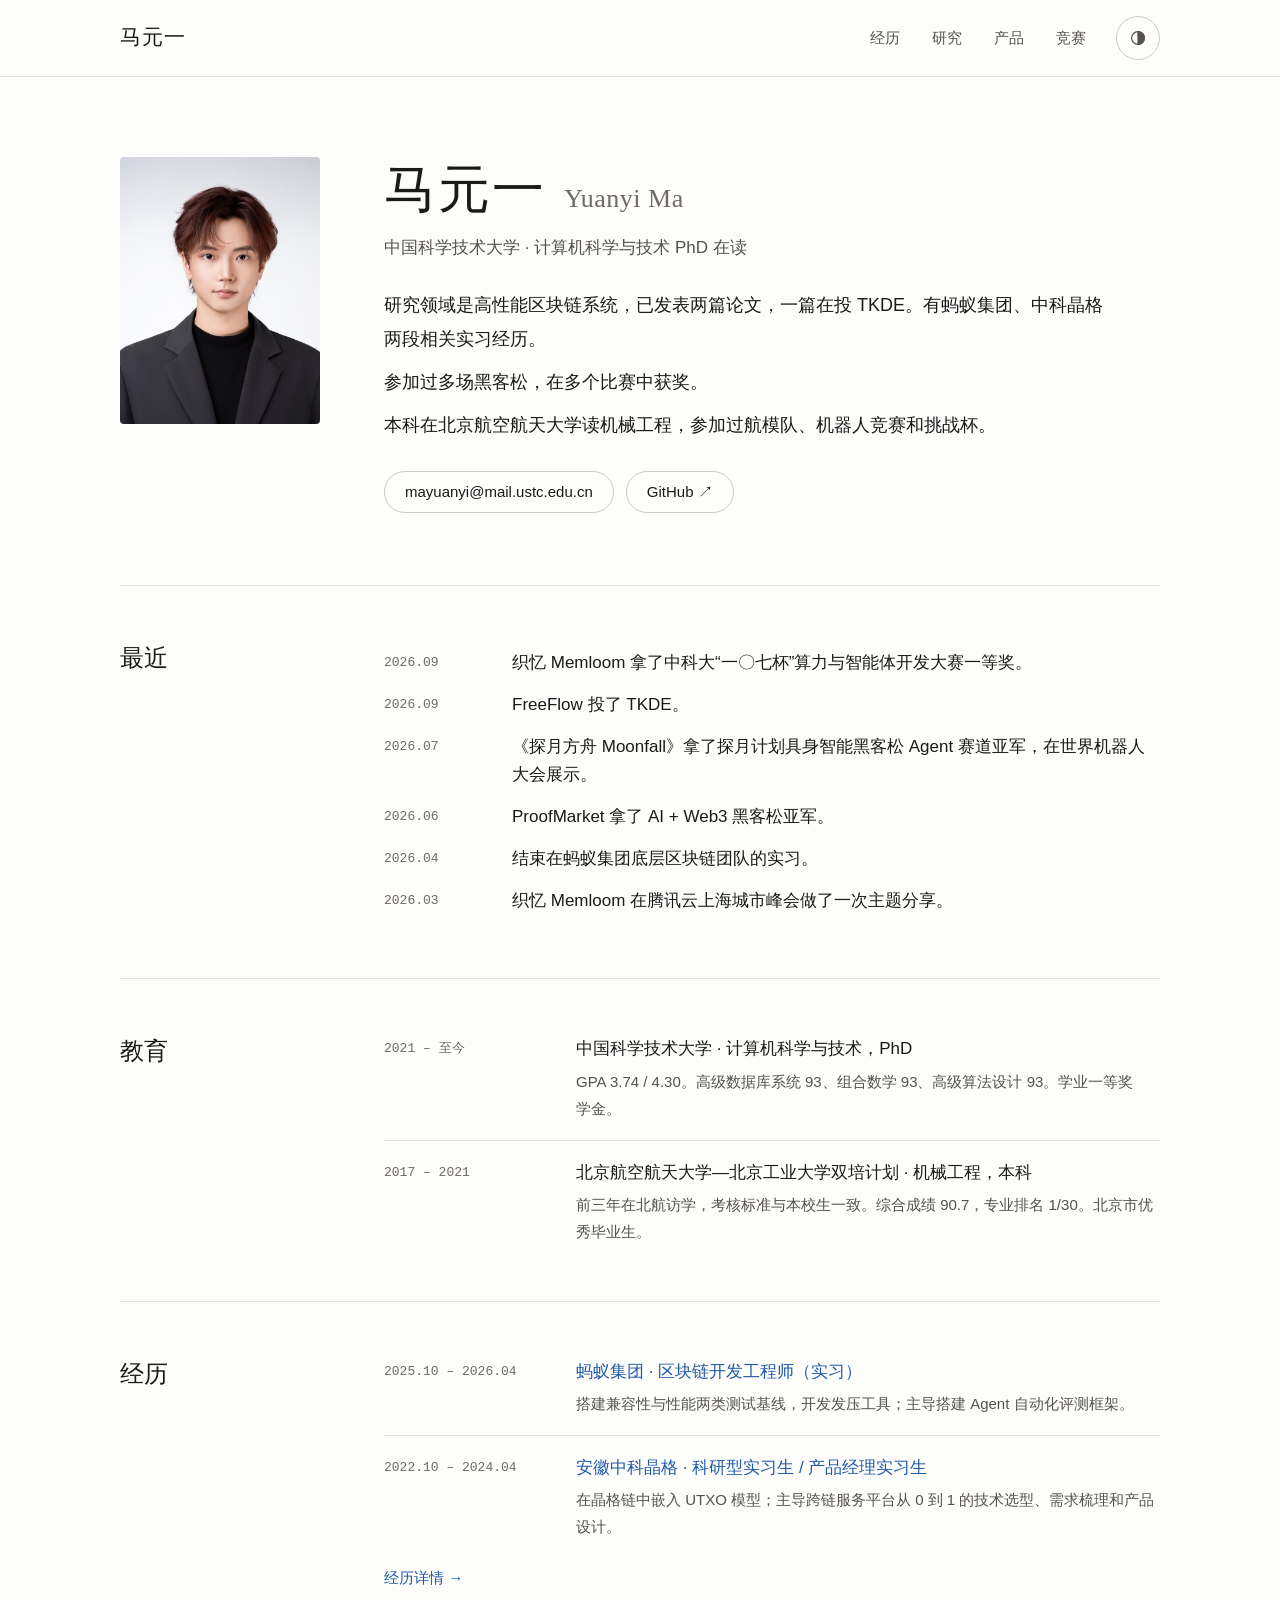
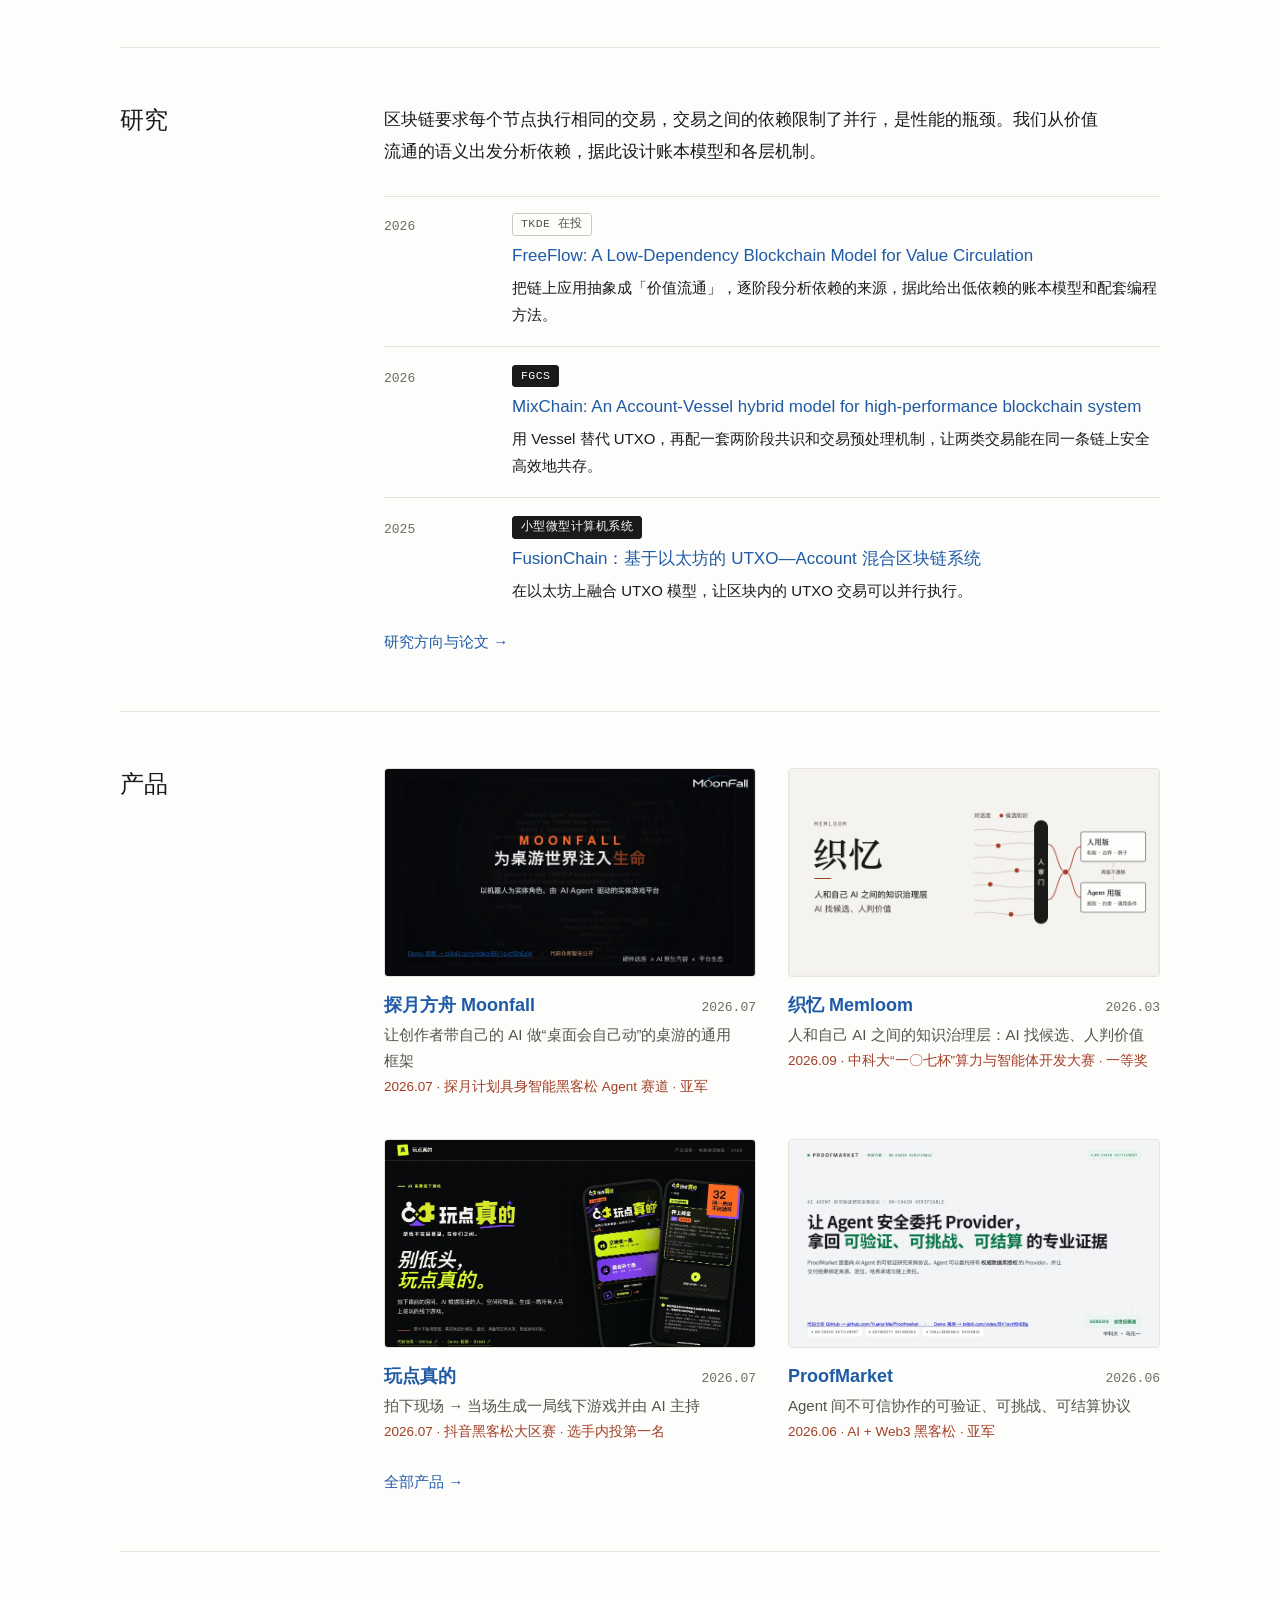
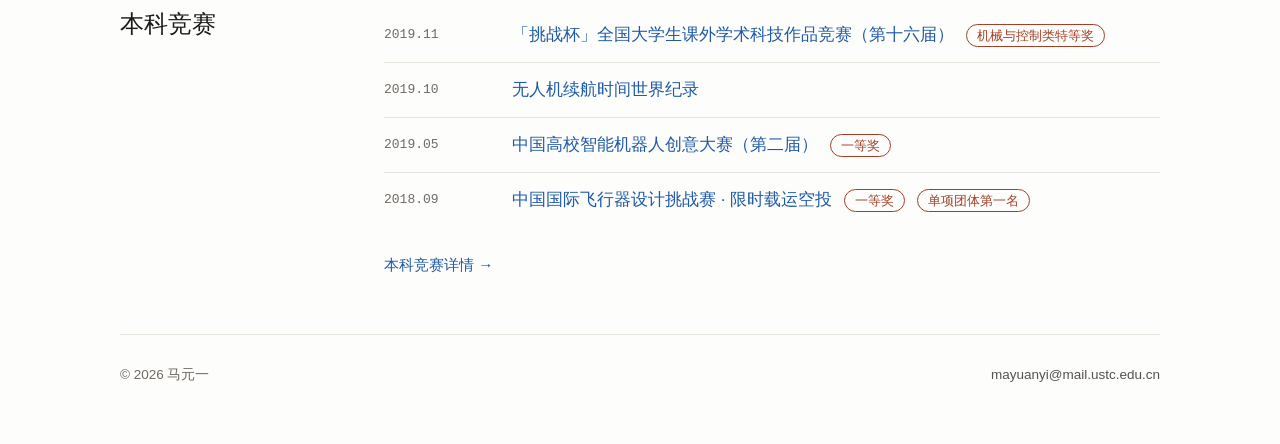
==== commit 03f6bc8c: "改版：顶栏改为经历/研究/产品/竞赛，关于并入首页；新增经历页和本科竞赛列表页；全站新版式；织忆封面图；探月方舟详情页调整 Co-Authored-By: Claude Fable 5.1 <nore" ====
--- a/index.html
+++ b/index.html
@@ -10,95 +10,122 @@
 </head>
 <body>
 
-<div class="top">
+<header class="top">
   <div class="top-in">
     <a class="wordmark" href="index.html">马元一</a>
     <nav>
+      <a href="experience/index.html">经历</a>
+      <a href="research/index.html">研究</a>
       <a href="products/index.html">产品</a>
-      <a href="research/index.html">研究</a>
-      <a href="about/index.html">关于</a>
+      <a href="competitions/index.html">竞赛</a>
     </nav>
+    <button id="themeBtn" type="button" aria-label="切换深色模式"><svg width="18" height="18" viewBox="0 0 24 24" fill="none" stroke="currentColor" stroke-width="1.6" aria-hidden="true"><circle cx="12" cy="12" r="8.5"/><path d="M12 3.5v17a8.5 8.5 0 0 0 0-17z" fill="currentColor"/></svg></button>
   </div>
-</div>
+</header>
 
 <div class="wrap">
-
   <div class="hero">
     <div class="portrait"><img src="assets/avatar.jpg" alt="马元一"></div>
     <div class="say">
-      <p>我是马元一（Yuanyi Ma）。</p>
-      <p>中国科学技术大学计算机科学与技术 PhD 在读，本科是机械工程。</p>
-      <p><a href="research/index.html">研究方向</a>是区块链系统的并发执行与账本模型，已发表两篇，一篇在投 TKDE。</p>
-      <p>读博之外<a href="products/index.html">做 AI 产品</a>，做过织忆 Memloom、玩点真的、探月方舟 Moonfall、ProofMarket 等。</p>
-      <div class="linkrow">
-        <a href="mailto:mayuanyi@mail.ustc.edu.cn">Email</a><span class="sep">/</span><a href="https://github.com/Yuanyi-Ma" target="_blank" rel="noopener">GitHub</a><span class="sep">/</span><a href="about/index.html">关于我</a>
+      <h1>马元一<span class="en">Yuanyi Ma</span></h1>
+      <p class="id">中国科学技术大学 · 计算机科学与技术 PhD 在读</p>
+      <p>研究领域是高性能区块链系统，已发表两篇论文，一篇在投 TKDE。有蚂蚁集团、中科晶格两段相关实习经历。</p>
+      <p>参加过多场黑客松，在多个比赛中获奖。</p>
+      <p>本科在北京航空航天大学读机械工程，参加过航模队、机器人竞赛和挑战杯。</p>
+      <div class="btnrow">
+        <a class="btn" href="mailto:mayuanyi@mail.ustc.edu.cn">mayuanyi@mail.ustc.edu.cn</a>
+        <a class="btn" href="https://github.com/Yuanyi-Ma" target="_blank" rel="noopener">GitHub ↗</a>
       </div>
     </div>
   </div>
-
-  <h2 class="serif">最近</h2>
-  <ul class="list plain">
-    <li><span class="when mono">2026.09</span><div class="body"><p class="t">FreeFlow 投了 TKDE。</p></div></li>
-    <li><span class="when mono">2026.07</span><div class="body"><p class="t">《探月方舟 Moonfall》拿了探月计划具身智能黑客松 Agent 赛道亚军，在世界机器人大会展示。</p></div></li>
-    <li><span class="when mono">2026.06</span><div class="body"><p class="t">ProofMarket 拿了 AI + Web3 黑客松亚军。</p></div></li>
-    <li><span class="when mono">2026.04</span><div class="body"><p class="t">结束在蚂蚁集团底层区块链团队的实习。</p></div></li>
-    <li><span class="when mono">2026.03</span><div class="body"><p class="t">织忆 Memloom 在腾讯云上海城市峰会做了一次主题分享。</p></div></li>
-  </ul>
-
-  <h2 class="serif">产品</h2>
-  <ul class="list">
-    <li><span class="when mono">2026.03</span><div class="body">
-      <p class="t"><a href="products/memloom.html">织忆 Memloom</a></p>
-      <p class="d">人和自己 AI 之间的知识治理层：AI 找候选、人判价值</p>
-    </div></li>
-    <li><span class="when mono">2026.07</span><div class="body">
-      <p class="t"><a href="products/play-the-room.html">玩点真的</a></p>
-      <p class="d">拍下现场 → 当场生成一局线下游戏并由 AI 主持</p>
-    </div></li>
-    <li><span class="when mono">2026.07</span><div class="body">
-      <p class="t"><a href="products/ark.html">探月方舟 Moonfall</a></p>
-      <p class="d">让创作者带自己的 AI 做“桌面会自己动”的桌游的通用框架</p>
-    </div></li>
-    <li><span class="when mono">2026.06</span><div class="body">
-      <p class="t"><a href="products/proofmarket.html">ProofMarket</a></p>
-      <p class="d">Agent 间不可信协作的可验证、可挑战、可结算协议</p>
-    </div></li>
-  </ul>
-  <p style="font-size:14.5px;color:var(--ink-3);margin-top:14px"><a href="products/index.html">全部产品 →</a></p>
-
-  <h2 class="serif">研究</h2>
-  <ul class="list">
-    <li><span class="when mono">2026</span><div class="body">
-      <p class="t"><span class="venue sub">TKDE 在投</span>FreeFlow: A Low-Dependency Blockchain Model for Value Circulation</p>
-    </div></li>
-    <li><span class="when mono">2026</span><div class="body">
-      <p class="t"><span class="venue">FGCS</span><a href="https://doi.org/10.1016/j.future.2026.108577" target="_blank" rel="noopener">MixChain: An Account-Vessel hybrid model for high-performance blockchain system</a></p>
-    </div></li>
-    <li><span class="when mono">2025</span><div class="body">
-      <p class="t"><span class="venue sub">小型微型计算机系统</span><a href="https://doi.org/10.20009/j.cnki.21-1106/TP.2023-0485" target="_blank" rel="noopener">FusionChain：基于以太坊的 UTXO—Account 混合区块链系统</a></p>
-    </div></li>
-  </ul>
-  <p style="font-size:14.5px;color:var(--ink-3);margin-top:14px"><a href="research/index.html">研究方向与论文 →</a></p>
-
-  <h2 class="serif" id="ug">本科竞赛</h2>
-  <ul class="list">
-    <li><span class="when mono">2019.11</span><div class="body">
-      <p class="t"><a href="competitions/tiaozhanbei.html">「挑战杯」全国大学生课外学术科技作品竞赛（第十六届）</a><span class="mark">特等奖</span></p>
-      <p class="d">《基于低阻复合式气动布局的垂直起降高速飞行平台》，我负责核心机构设计、装配与试飞。项目申请专利三项，其中两项实用新型已授权。</p>
-    </div></li>
-    <li><span class="when mono">2019.10</span><div class="body">
-      <p class="t"><a href="competitions/fengru.html">无人机续航时间世界纪录</a></p>
-      <p class="d">北航“冯如三号”项目组，我负责总体协调和飞机装配。国际航空联合会认证，U-1 级 25–100 公斤油动固定翼无人机，续航 30 小时 06 分 42 秒。</p>
-    </div></li>
-    <li><span class="when mono">2019.05</span><div class="body">
-      <p class="t"><a href="competitions/robot.html">中国高校智能机器人创意大赛（第二届）</a><span class="mark">一等奖</span></p>
-      <p class="d">任领队，负责编程。看出这类比赛各队硬件差不多、胜负取决于轮子的摩擦力，专门定制了高摩擦力轮子。</p>
-    </div></li>
-    <li><span class="when mono">2018.09</span><div class="body">
-      <p class="t"><a href="competitions/cadc.html">中国国际飞行器设计挑战赛 · 限时载运空投</a><span class="mark">一等奖 · 单项团体第一名</span></p>
-      <p class="d">北航航模队，我负责动力系统。</p>
-    </div></li>
-  </ul>
+  <section class="sec">
+    <h2>最近</h2>
+    <div>
+    <ul class="list plain">
+    <li><span class="when">2026.09</span><div class="body"><p class="t">织忆 Memloom 拿了中科大“一〇七杯”算力与智能体开发大赛一等奖。</p></div></li>
+    <li><span class="when">2026.09</span><div class="body"><p class="t">FreeFlow 投了 TKDE。</p></div></li>
+    <li><span class="when">2026.07</span><div class="body"><p class="t">《探月方舟 Moonfall》拿了探月计划具身智能黑客松 Agent 赛道亚军，在世界机器人大会展示。</p></div></li>
+    <li><span class="when">2026.06</span><div class="body"><p class="t">ProofMarket 拿了 AI + Web3 黑客松亚军。</p></div></li>
+    <li><span class="when">2026.04</span><div class="body"><p class="t">结束在蚂蚁集团底层区块链团队的实习。</p></div></li>
+    <li><span class="when">2026.03</span><div class="body"><p class="t">织忆 Memloom 在腾讯云上海城市峰会做了一次主题分享。</p></div></li>
+    </ul>
+    </div>
+  </section>
+  <section class="sec">
+    <h2>教育</h2>
+    <div>
+    <ul class="list wide">
+    <li><span class="when">2021 – 至今</span><div class="body"><p class="t">中国科学技术大学 · 计算机科学与技术，PhD</p><p class="d">GPA 3.74 / 4.30。高级数据库系统 93、组合数学 93、高级算法设计 93。学业一等奖学金。</p></div></li>
+    <li><span class="when">2017 – 2021</span><div class="body"><p class="t">北京航空航天大学—北京工业大学双培计划 · 机械工程，本科</p><p class="d">前三年在北航访学，考核标准与本校生一致。综合成绩 90.7，专业排名 1/30。北京市优秀毕业生。</p></div></li>
+    </ul>
+    </div>
+  </section>
+  <section class="sec">
+    <h2>经历</h2>
+    <div>
+    <ul class="list wide">
+    <li><span class="when">2025.10 – 2026.04</span><div class="body"><p class="t"><a href="experience/index.html#ant">蚂蚁集团 · 区块链开发工程师（实习）</a></p><p class="d">搭建兼容性与性能两类测试基线，开发发压工具；主导搭建 Agent 自动化评测框架。</p></div></li>
+    <li><span class="when">2022.10 – 2024.04</span><div class="body"><p class="t"><a href="experience/index.html#jingge">安徽中科晶格 · 科研型实习生 / 产品经理实习生</a></p><p class="d">在晶格链中嵌入 UTXO 模型；主导跨链服务平台从 0 到 1 的技术选型、需求梳理和产品设计。</p></div></li>
+    </ul>
+    <p class="more"><a href="experience/index.html">经历详情 →</a></p>
+    </div>
+  </section>
+  <section class="sec">
+    <h2>研究</h2>
+    <div>
+    <p style="font-size:17px;line-height:1.9;margin:0 0 28px;max-width:42em">区块链要求每个节点执行相同的交易，交易之间的依赖限制了并行，是性能的瓶颈。我们从价值流通的语义出发分析依赖，据此设计账本模型和各层机制。</p>
+    <ul class="list" style="border-top:1px solid var(--rule);padding-top:16px">
+    <li><span class="when">2026</span><div class="body"><div class="tags"><span class="venue sub">TKDE 在投</span></div><p class="t"><a href="research/index.html#freeflow">FreeFlow: A Low-Dependency Blockchain Model for Value Circulation</a></p><p class="d ink">把链上应用抽象成「价值流通」，逐阶段分析依赖的来源，据此给出低依赖的账本模型和配套编程方法。</p></div></li>
+    <li><span class="when">2026</span><div class="body"><div class="tags"><span class="venue">FGCS</span></div><p class="t"><a href="research/index.html#mixchain">MixChain: An Account-Vessel hybrid model for high-performance blockchain system</a></p><p class="d ink">用 Vessel 替代 UTXO，再配一套两阶段共识和交易预处理机制，让两类交易能在同一条链上安全高效地共存。</p></div></li>
+    <li><span class="when">2025</span><div class="body"><div class="tags"><span class="venue">小型微型计算机系统</span></div><p class="t"><a href="research/index.html#fusionchain">FusionChain：基于以太坊的 UTXO—Account 混合区块链系统</a></p><p class="d ink">在以太坊上融合 UTXO 模型，让区块内的 UTXO 交易可以并行执行。</p></div></li>
+    </ul>
+    <p class="more"><a href="research/index.html">研究方向与论文 →</a></p>
+    </div>
+  </section>
+  <section class="sec">
+    <h2>产品</h2>
+    <div>
+    <div class="cards">
+      <div class="card">
+        <a class="shot" href="products/ark.html"><img src="assets/works/moonfall/p-01.jpg" alt="探月方舟 Moonfall" loading="lazy"></a>
+        <div class="head"><h3><a href="products/ark.html">探月方舟 Moonfall</a></h3><span class="when">2026.07</span></div>
+        <p class="one">让创作者带自己的 AI 做“桌面会自己动”的桌游的通用框架</p>
+        <p class="award">2026.07 · 探月计划具身智能黑客松 Agent 赛道 · 亚军</p>
+      </div>
+      <div class="card">
+        <a class="shot" href="products/memloom.html"><img src="assets/works/memloom/cover.png" alt="织忆 Memloom" loading="lazy"></a>
+        <div class="head"><h3><a href="products/memloom.html">织忆 Memloom</a></h3><span class="when">2026.03</span></div>
+        <p class="one">人和自己 AI 之间的知识治理层：AI 找候选、人判价值</p>
+        <p class="award">2026.09 · 中科大“一〇七杯”算力与智能体开发大赛 · 一等奖</p>
+      </div>
+      <div class="card">
+        <a class="shot top-crop" href="products/play-the-room.html"><img src="assets/works/play-the-room/p-1.jpg" alt="玩点真的" loading="lazy"></a>
+        <div class="head"><h3><a href="products/play-the-room.html">玩点真的</a></h3><span class="when">2026.07</span></div>
+        <p class="one">拍下现场 → 当场生成一局线下游戏并由 AI 主持</p>
+        <p class="award">2026.07 · 抖音黑客松大区赛 · 选手内投第一名</p>
+      </div>
+      <div class="card">
+        <a class="shot" href="products/proofmarket.html"><img src="assets/works/proofmarket/p-01.jpg" alt="ProofMarket" loading="lazy"></a>
+        <div class="head"><h3><a href="products/proofmarket.html">ProofMarket</a></h3><span class="when">2026.06</span></div>
+        <p class="one">Agent 间不可信协作的可验证、可挑战、可结算协议</p>
+        <p class="award">2026.06 · AI + Web3 黑客松 · 亚军</p>
+      </div>
+    </div>
+    <p class="more"><a href="products/index.html">全部产品 →</a></p>
+    </div>
+  </section>
+  <section class="sec" id="ug">
+    <h2>本科竞赛</h2>
+    <div>
+    <ul class="list tight">
+    <li><span class="when">2019.11</span><div class="body"><div class="trow"><p class="t"><a href="competitions/tiaozhanbei.html">「挑战杯」全国大学生课外学术科技作品竞赛（第十六届）</a></p><span class="mark">机械与控制类特等奖</span></div></div></li>
+    <li><span class="when">2019.10</span><div class="body"><p class="t"><a href="competitions/fengru.html">无人机续航时间世界纪录</a></p></div></li>
+    <li><span class="when">2019.05</span><div class="body"><div class="trow"><p class="t"><a href="competitions/robot.html">中国高校智能机器人创意大赛（第二届）</a></p><span class="mark">一等奖</span></div></div></li>
+    <li><span class="when">2018.09</span><div class="body"><div class="trow"><p class="t"><a href="competitions/cadc.html">中国国际飞行器设计挑战赛 · 限时载运空投</a></p><span class="mark">一等奖</span><span class="mark">单项团体第一名</span></div></div></li>
+    </ul>
+    <p class="more"><a href="competitions/index.html">本科竞赛详情 →</a></p>
+    </div>
+  </section>
 
   <footer>
     <span>© 2026 马元一</span>
@@ -107,7 +134,6 @@
 
 </div>
 
-<button id="themeBtn" type="button" aria-label="切换深色模式">◐</button>
 <script src="assets/theme.js"></script>
 </body>
 </html>
--- a/assets/style.css
+++ b/assets/style.css
@@ -1,204 +1,270 @@
-/* 马元一 · 个人网站 —— 共用样式
-   设计基线来自 _research/2026-09-10-个人主页的视觉与版式.md：
-   近白底、衬线大标题、条目为「左日期 / 右内容」两列行、
-   不用卡片与阴影、链接行为纯文本。 */
+/* 马元一 · 个人网站 —— 共用样式（2026-09 新版）
+   近白底、衬线标题、条目为「左日期 / 右内容」两列行。
+   电脑端内容区 1040px：左列栏目名、右列内容；860px 以下收成单列。
+   颜色全部走变量，深浅色两套。不引外部字体。 */
 
 :root{
-  --bg:#FDFDFC; --bg-2:#F4F2EF;
-  --ink:#1A1A19; --ink-2:#5C5955; --ink-3:#918C86;
-  --link:#1F5AA6; --link-2:#5B87BE;
+  --bg:#FDFDFC; --bg-2:#F5F3EF;
+  --ink:#1A1A19; --ink-2:#55524E; --ink-3:#6F6A64;
+  --link:#1F5AA6;
   --rule:#E6E2DC; --rule-2:#CFC9C1;
-  --mark:#B4472C;
+  --mark:#A33F26;
+  --serif:Georgia,"Songti SC","Source Han Serif SC","Noto Serif CJK SC","Times New Roman",serif;
+  --mono:ui-monospace,SFMono-Regular,"SF Mono",Menlo,Consolas,monospace;
 }
 @media (prefers-color-scheme:dark){
   :root:not([data-theme="light"]){
     --bg:#121211; --bg-2:#1C1B19;
-    --ink:#EDEAE5; --ink-2:#ADA79F; --ink-3:#7C7770;
-    --link:#79A9E0; --link-2:#5E86B4;
+    --ink:#EDEAE5; --ink-2:#B5AFA7; --ink-3:#968F87;
+    --link:#79A9E0;
     --rule:#2A2825; --rule-2:#3B3833;
-    --mark:#DE8266;
+    --mark:#E08B70;
   }
 }
 :root[data-theme="dark"]{
   --bg:#121211; --bg-2:#1C1B19;
-  --ink:#EDEAE5; --ink-2:#ADA79F; --ink-3:#7C7770;
-  --link:#79A9E0; --link-2:#5E86B4;
+  --ink:#EDEAE5; --ink-2:#B5AFA7; --ink-3:#968F87;
+  --link:#79A9E0;
   --rule:#2A2825; --rule-2:#3B3833;
-  --mark:#DE8266;
+  --mark:#E08B70;
 }
 
 *{box-sizing:border-box}
-html{-webkit-text-size-adjust:100%}
+html{-webkit-text-size-adjust:100%; scroll-behavior:smooth}
 body{
   margin:0; background:var(--bg); color:var(--ink);
-  font-family:-apple-system,BlinkMacSystemFont,"PingFang SC","Hiragino Sans GB","Microsoft YaHei","Source Han Sans SC","Noto Sans CJK SC","Helvetica Neue",Arial,sans-serif;
-  font-size:16px; line-height:1.85; -webkit-font-smoothing:antialiased;
-}
-.serif{
-  font-family:Georgia,"Songti SC","Source Han Serif SC","Noto Serif CJK SC","Times New Roman",serif;
-}
-.mono{font-family:ui-monospace,SFMono-Regular,"SF Mono",Menlo,Consolas,monospace}
+  font-family:-apple-system,BlinkMacSystemFont,"PingFang SC","Hiragino Sans GB","Microsoft YaHei","Source Han Sans SC","Noto Sans CJK SC","Helvetica Neue",sans-serif;
+  font-size:16px; line-height:1.8; -webkit-font-smoothing:antialiased;
+}
+.serif{font-family:var(--serif)}
+.mono{font-family:var(--mono)}
 
 a{color:var(--link); text-decoration:none}
 a:hover{text-decoration:underline; text-underline-offset:3px}
-p{margin:0 0 16px}
+a:focus-visible, button:focus-visible, summary:focus-visible{outline:2px solid var(--link); outline-offset:3px; border-radius:2px}
+p{margin:0 0 16px; text-wrap:pretty}
 img{max-width:100%}
 
-.wrap{max-width:760px; margin:0 auto; padding:0 28px}
+.wrap{max-width:1104px; margin:0 auto; padding:0 32px}
+.wrap.narrow{max-width:816px}
+@media(max-width:620px){ .wrap{padding:0 20px} }
 
 /* ── 顶栏 ─────────────────────────────── */
 .top{border-bottom:1px solid var(--rule)}
 .top-in{
-  max-width:760px; margin:0 auto; padding:0 28px; height:62px;
-  display:flex; align-items:center; gap:26px;
-}
-.wordmark{
-  font-family:Georgia,"Songti SC","Source Han Serif SC","Times New Roman",serif;
-  font-size:19px; color:var(--ink); letter-spacing:.02em;
-}
+  max-width:1104px; margin:0 auto; padding:0 32px; height:76px;
+  display:flex; align-items:center; gap:28px;
+}
+.wordmark{font-family:var(--serif); font-size:21px; color:var(--ink); letter-spacing:.04em; margin-right:auto}
 .wordmark:hover{text-decoration:none; color:var(--link)}
-.top nav{margin-left:auto; display:flex; gap:20px}
-.top nav a{color:var(--ink-2); font-size:14.5px}
-.top nav a:hover{color:var(--link)}
-.top nav a[aria-current="page"]{color:var(--ink); border-bottom:1px solid var(--ink)}
+.top nav{display:flex; gap:28px}
+.top nav a{color:var(--ink-2); font-size:15px; padding:10px 2px; border-bottom:1px solid transparent}
+.top nav a:hover{color:var(--ink); text-decoration:none; border-bottom-color:var(--rule-2)}
+.top nav a[aria-current="page"]{color:var(--ink); border-bottom-color:var(--ink)}
+#themeBtn{
+  width:44px; height:44px; flex:none; border-radius:999px; cursor:pointer; padding:0;
+  background:transparent; border:1px solid var(--rule-2); color:var(--ink-2);
+  display:grid; place-items:center;
+}
+#themeBtn:hover{border-color:var(--ink-2); color:var(--ink)}
+@media(max-width:620px){
+  .top-in{padding:0 20px; height:64px; gap:14px}
+  .top nav{gap:14px}
+  #themeBtn{width:40px; height:40px}
+}
+@media print{ #themeBtn{display:none} }
 
 /* ── 页面标题 ─────────────────────────── */
-.masthead{padding:56px 0 8px}
-.masthead h1{
-  font-family:Georgia,"Songti SC","Source Han Serif SC","Times New Roman",serif;
-  font-size:clamp(30px,5vw,40px); font-weight:normal; letter-spacing:-.01em;
-  margin:0 0 12px; line-height:1.3;
-}
-.masthead .sub{color:var(--ink-2); font-size:16px; margin:0; max-width:40em}
-
-h2{
-  font-family:Georgia,"Songti SC","Source Han Serif SC","Times New Roman",serif;
-  font-size:25px; font-weight:normal; letter-spacing:-.005em;
-  margin:52px 0 18px; color:var(--ink);
-}
+.masthead{padding:72px 0 48px}
+.masthead h1{font-family:var(--serif); font-size:clamp(32px,5vw,52px); font-weight:normal; letter-spacing:.01em; margin:0; line-height:1.25}
+.masthead .sub{color:var(--ink-2); font-size:17px; margin:14px 0 0; max-width:42em}
+.crumb{font-size:14px; margin:0; padding-top:40px}
+.crumb a{color:var(--ink-2)}
+.crumb + .masthead{padding-top:20px}
+@media(max-width:620px){ .masthead{padding:44px 0 32px} }
+
+h2{font-family:var(--serif); font-size:24px; font-weight:normal; margin:52px 0 18px; color:var(--ink); line-height:1.4}
 h3{font-size:17px; font-weight:600; margin:0 0 6px}
 
-/* ── 首页 ─────────────────────────────── */
-.hero{display:flex; gap:32px; align-items:flex-start; padding:56px 0 8px}
-@media(max-width:620px){ .hero{flex-direction:column; gap:22px; padding-top:40px} }
-.hero .portrait{width:168px; flex:none}
-.hero .portrait img{display:block; width:100%; border-radius:2px}
-.hero .say{flex:1; min-width:0}
-.hero .say p{font-size:16.5px; margin:0 0 12px; color:var(--ink)}
-.hero .say p.dim{color:var(--ink-2)}
-.linkrow{margin-top:20px; color:var(--ink-3); font-size:15px}
-.linkrow a{margin:0}
-.linkrow .sep{color:var(--rule-2); margin:0 7px}
+/* ── 栏目：左栏目名 / 右内容 ───────────── */
+.sec{display:grid; grid-template-columns:200px minmax(0,1fr); column-gap:64px; padding:56px 0; border-top:1px solid var(--rule)}
+.sec > h2{margin:0; position:sticky; top:24px; align-self:start}
+.sec > div{min-width:0}
+@media(max-width:860px){
+  .sec{grid-template-columns:1fr; row-gap:16px; padding:40px 0}
+  .sec > h2{position:static}
+}
+.more{font-size:15px; margin:24px 0 0}
+
+/* ── 首页开头 ─────────────────────────── */
+.hero{display:grid; grid-template-columns:200px minmax(0,1fr); column-gap:64px; padding:80px 0 72px; align-items:start}
+.hero .portrait img{display:block; width:200px; aspect-ratio:3/4; object-fit:cover; border-radius:4px}
+.hero h1{font-family:var(--serif); font-size:52px; font-weight:normal; line-height:1.25; letter-spacing:.04em; margin:0 0 10px}
+.hero h1 .en{font-size:.5em; letter-spacing:.02em; color:var(--ink-3); margin-left:18px; white-space:nowrap}
+.hero .say .id{font-size:17px; color:var(--ink-2); margin:0 0 26px}
+.hero .say p{font-size:18px; line-height:1.85; margin:0 0 10px; max-width:40em}
+.btnrow{display:flex; flex-wrap:wrap; gap:12px; margin-top:28px}
+.btn{display:inline-flex; align-items:center; gap:8px; font-size:15px; line-height:1.5; padding:9px 20px; border:1px solid var(--rule-2); border-radius:999px; color:var(--ink)}
+.btn:hover{text-decoration:none; border-color:var(--ink-2)}
+@media(max-width:860px){
+  .hero{grid-template-columns:1fr; row-gap:24px; padding:36px 0 44px}
+  .hero .portrait img{width:112px}
+  .hero h1{font-size:36px}
+  .hero .say .id{font-size:16px; margin-bottom:20px}
+  .hero .say p{font-size:16.5px}
+}
 
 /* ── 两列行（全站主力组件）───────────── */
 .list{margin:0; padding:0; list-style:none}
-.list > li{
-  display:grid; grid-template-columns:104px 1fr; gap:20px;
-  padding:11px 0; border-bottom:1px solid var(--rule);
-}
-.list.airy > li{padding:16px 0}
-.list.plain > li{border-bottom:0; padding:6px 0}
-.list > li:last-child{border-bottom:0}
-.list .when{color:var(--ink-3); font-size:13.5px; padding-top:3px; letter-spacing:.01em}
+.list > li{display:grid; grid-template-columns:104px minmax(0,1fr); column-gap:24px; padding:18px 0; border-bottom:1px solid var(--rule)}
+.list > li:first-child{padding-top:0}
+.list > li:last-child{border-bottom:0; padding-bottom:0}
+.list.wide > li{grid-template-columns:168px minmax(0,1fr)}
+.list.plain > li{border-bottom:0; padding:7px 0}
+.list.tight > li{padding:13px 0}
+.list.airy > li{padding:28px 0}
+.list .when{font-family:var(--mono); color:var(--ink-3); font-size:13px; line-height:28px; white-space:nowrap}
 .list .body{min-width:0}
-.list .body .t{font-size:16.5px; color:var(--ink); margin:0 0 3px}
-.list .body .t a{color:var(--link)}
-.list .body .d{font-size:14.5px; color:var(--ink-2); margin:0}
-.list .body .m{font-size:13.5px; color:var(--ink-3); margin:3px 0 0}
+.list .t{font-size:17px; line-height:1.65; color:var(--ink); margin:0}
+.list .trow{display:flex; flex-wrap:wrap; align-items:center; column-gap:12px; row-gap:4px}
+.list .d{font-size:15px; line-height:1.8; color:var(--ink-2); margin:4px 0 0}
+.list .d.ink{color:var(--ink)}
+.list .m{font-size:14px; line-height:1.7; color:var(--ink-3); margin:4px 0 0}
+.list .m strong{color:var(--ink-2); font-weight:600}
+.list .tags{display:flex; flex-wrap:wrap; gap:8px; margin:0 0 6px}
+.kv{display:grid; grid-template-columns:44px minmax(0,1fr); column-gap:12px; margin-top:8px}
+.kv b{font-weight:normal; font-size:13.5px; line-height:27px; color:var(--ink-3)}
+.kv p{font-size:15px; line-height:1.8; color:var(--ink-2); margin:0}
 @media(max-width:620px){
-  .list > li{grid-template-columns:1fr; gap:2px}
-  .list .when{padding-top:0}
-}
-
-/* 论文 / 作品的小按钮行 */
-.chips{margin-top:7px; display:flex; flex-wrap:wrap; gap:6px}
-.chips a, .chips span{
-  font-size:12px; line-height:1.7; padding:0 7px; border:1px solid var(--rule-2);
-  border-radius:3px; color:var(--ink-2);
-}
-.chips a:hover{border-color:var(--link); color:var(--link); text-decoration:none}
+  .list > li, .list.wide > li{grid-template-columns:1fr; row-gap:2px}
+}
+
+/* 标签：外链、待补、期刊、奖项 */
+.chips{margin-top:14px; display:flex; flex-wrap:wrap; align-items:center; gap:8px}
+.chips a, .chips span{display:inline-flex; align-items:center; gap:6px; font-size:13px; line-height:1.5; padding:5px 12px; border:1px solid var(--rule-2); border-radius:999px; color:var(--ink-2)}
+.chips a[target="_blank"]::after{content:"↗"; font-size:11px; color:var(--ink-3)}
+.chips a:hover{border-color:var(--ink-2); color:var(--ink); text-decoration:none}
 .chips .none{border-style:dashed; color:var(--ink-3)}
-.venue{
-  display:inline-block; font-size:11.5px; letter-spacing:.04em; color:#fff; background:var(--ink);
-  padding:1px 7px; border-radius:3px; margin-right:7px; vertical-align:2px; white-space:nowrap;
-}
-.venue.sub{background:var(--ink-3)}
-.mark{color:var(--mark); font-style:italic; font-size:13.5px; margin-left:6px}
-
-/* ── 产品条目（带缩略图）───────────────── */
-.entries{margin:0; padding:0; list-style:none}
-.entries > li{
-  display:grid; grid-template-columns:200px 1fr; gap:24px;
-  padding:26px 0; border-bottom:1px solid var(--rule); align-items:start;
-}
+.chips a.in{border:0; padding:0; margin-right:10px; font-size:15px; color:var(--link); border-radius:0}
+.chips a.in::after{content:none}
+.chips a.in:hover{text-decoration:underline}
+.venue{display:inline-block; font-family:var(--mono); font-size:11.5px; line-height:1.6; letter-spacing:.04em; color:var(--bg); background:var(--ink); border:1px solid var(--ink); padding:1px 8px; border-radius:3px; white-space:nowrap}
+.venue.sub{background:transparent; color:var(--ink-2); border-color:var(--rule-2)}
+.mark{display:inline-block; color:var(--mark); font-size:13px; line-height:1.5; border:1px solid var(--mark); border-radius:999px; padding:1px 10px; white-space:nowrap; font-style:normal}
+.award{font-size:13.5px; line-height:1.7; color:var(--mark); margin:2px 0 0}
+
+/* ── 首页产品卡 ───────────────────────── */
+.cards{display:grid; grid-template-columns:repeat(2,minmax(0,1fr)); column-gap:32px; row-gap:40px}
+.card .shot{margin-bottom:14px}
+.card .head{display:flex; align-items:baseline; justify-content:space-between; gap:12px}
+.card h3{font-size:18px; line-height:1.6; margin:0}
+.card .when{font-family:var(--mono); font-size:13px; color:var(--ink-3)}
+.card .one{font-size:15px; line-height:1.75; color:var(--ink-2); margin:2px 0 0}
+.shot{display:block; aspect-ratio:16/9; overflow:hidden; border:1px solid var(--rule); border-radius:4px; background:var(--bg-2)}
+.shot img{display:block; width:100%; height:100%; object-fit:cover; transition:transform .25s ease}
+.shot.top-crop img{object-position:top center}
+a.shot:hover img{transform:scale(1.02)}
+@media(max-width:620px){ .cards{grid-template-columns:1fr} }
+
+/* ── 产品列表 ─────────────────────────── */
+.entries{margin:0; padding:0; list-style:none; border-top:1px solid var(--rule)}
+.entries > li{display:grid; grid-template-columns:384px minmax(0,1fr); column-gap:48px; padding:44px 0; border-bottom:1px solid var(--rule); align-items:start}
 .entries > li:last-child{border-bottom:0}
-.entries .shot{display:block; border:1px solid var(--rule); background:var(--bg-2); aspect-ratio:4/3; overflow:hidden}
-.entries .shot img{display:block; width:100%; height:100%; object-fit:cover; object-position:top center}
-.entries h3{font-size:19px; font-weight:600; margin:0 0 2px}
-.entries h3 a{color:var(--ink)}
-.entries h3 a:hover{color:var(--link)}
-.entries .one{font-size:15px; color:var(--ink-2); margin:0 0 8px}
-.entries .note{font-size:14px; color:var(--ink-2); margin:0 0 8px}
-.entries .meta{font-size:13.5px; color:var(--ink-3); margin:0 0 8px}
-@media(max-width:620px){ .entries > li{grid-template-columns:1fr; gap:14px} .entries .shot{aspect-ratio:16/9} }
+.entries h2{font-size:28px; line-height:1.35; margin:0 0 10px}
+.entries h2 a{color:var(--ink)}
+.entries h2 a:hover{color:var(--link); text-decoration:none}
+.entries .one{font-size:17px; line-height:1.7; color:var(--ink); margin:0 0 10px}
+.entries .note{font-size:15px; line-height:1.85; color:var(--ink-2); margin:10px 0}
+.entries .meta{font-size:13.5px; line-height:1.7; color:var(--ink-3); margin:0}
+@media(max-width:860px){ .entries > li{grid-template-columns:1fr; row-gap:18px; padding:32px 0} }
+
+/* ── 研究方向 / 经历条目 ───────────────── */
+.lede{font-family:var(--serif); font-size:26px; line-height:1.55; color:var(--ink); margin:0 0 20px}
+.defs{margin:0; padding:0; list-style:none; border-top:1px solid var(--rule)}
+.defs > li{display:grid; grid-template-columns:120px minmax(0,1fr); column-gap:24px; padding:16px 0; border-bottom:1px solid var(--rule)}
+.defs > li:last-child{border-bottom:0}
+.defs b{font-size:15px; line-height:30px; font-weight:600; color:var(--ink)}
+.defs.soft b{font-weight:normal; font-size:14px; line-height:32px; color:var(--ink-3)}
+.defs p{font-size:16px; line-height:1.9; color:var(--ink-2); margin:0}
+.defs.soft p{font-size:17px; color:var(--ink)}
+@media(max-width:620px){ .defs > li{grid-template-columns:1fr; row-gap:0} .lede{font-size:22px} }
+.exp{scroll-margin-top:24px}
+.exp + .exp{margin-top:72px}
+.exp .when{font-family:var(--mono); font-size:13px; color:var(--ink-3)}
+.exp h3{font-family:var(--serif); font-size:30px; font-weight:normal; line-height:1.35; margin:4px 0}
+.exp .role{font-size:16px; color:var(--ink-2); margin:0 0 16px}
+.exp .lead{font-size:17px; line-height:1.9; color:var(--ink); margin:0 0 16px}
+
+/* ── 本科竞赛列表 ─────────────────────── */
+.comps{display:grid; grid-template-columns:repeat(2,minmax(0,1fr)); column-gap:48px; row-gap:64px; padding:8px 0 80px}
+.comps .shot{aspect-ratio:3/2; margin-bottom:16px}
+.comps .when{font-family:var(--mono); font-size:13px; color:var(--ink-3)}
+.comps h2{font-size:24px; line-height:1.45; margin:6px 0 8px}
+.comps h2 a{color:var(--ink)}
+.comps h2 a:hover{color:var(--link); text-decoration:none}
+.comps .marks{display:flex; flex-wrap:wrap; gap:8px; margin-bottom:8px}
+.comps p{font-size:15px; line-height:1.85; color:var(--ink-2); margin:0 0 8px}
+@media(max-width:720px){ .comps{grid-template-columns:1fr; row-gap:48px} }
 
 /* ── 正文段落区 ───────────────────────── */
-.prose p{color:var(--ink-2); font-size:16px}
+.prose p{color:var(--ink-2); font-size:17px; line-height:1.9}
 .prose p strong{color:var(--ink); font-weight:600}
 .prose ul{margin:0 0 16px; padding-left:1.2em; color:var(--ink-2)}
 .prose li{margin-bottom:5px}
-
-/* ── 作品详情 ─────────────────────────── */
+.prose .key{background:var(--bg-2); border-radius:4px; padding:28px 32px 12px; margin:24px 0}
+.prose .key p{color:var(--ink)}
+@media(max-width:620px){ .prose .key{padding:20px 20px 4px} .prose p{font-size:16px} }
+
+/* ── 作品详情（产品页沿用）─────────────── */
 .slide{border:1px solid var(--rule); margin:26px 0 8px; background:var(--bg-2)}
 .slide img{display:block; width:100%; height:auto}
 .caption{font-size:13px; color:var(--ink-3); margin:0 0 32px}
+.deck{margin:26px 0 10px}
+.deck img{display:block; width:100%; height:auto; border:1px solid var(--rule); margin-bottom:14px; background:#fff}
+
+/* Demo 视频入口：封面 + 播放键，点开到 B 站 */
+.video{position:relative; display:block; margin:0 0 40px; border:1px solid var(--rule); border-radius:4px; overflow:hidden; background:#000; color:#fff}
+.video img{display:block; width:100%; height:auto; opacity:.82; transition:opacity .2s ease, transform .25s ease}
+.video:hover img{opacity:.95; transform:scale(1.01)}
+.video .play{position:absolute; left:50%; top:50%; width:76px; height:76px; margin:-38px 0 0 -38px; border-radius:50%; background:rgba(0,0,0,.62); border:1.5px solid rgba(255,255,255,.85); display:grid; place-items:center; padding-left:4px}
+.video .label{position:absolute; left:16px; bottom:14px; font-size:14px; line-height:1.5; padding:5px 12px; border-radius:999px; background:rgba(0,0,0,.62)}
+.video:hover{text-decoration:none}
+
+/* ── 本科竞赛详情 ─────────────────────── */
+.lead-grid{display:grid; grid-template-columns:minmax(0,1fr) 336px; column-gap:48px; align-items:start; padding-bottom:64px}
+.lead-photo{margin:0}
+.lead-photo img{display:block; width:100%; aspect-ratio:4/3; object-fit:cover; border:1px solid var(--rule); border-radius:4px}
+.lead-photo figcaption{font-size:13px; color:var(--ink-3); margin-top:8px}
+.facts{margin:0; padding:0; list-style:none; border-top:2px solid var(--ink)}
+.facts li{display:grid; grid-template-columns:88px minmax(0,1fr); column-gap:16px; padding:12px 0; border-bottom:1px solid var(--rule); font-size:15px; line-height:27px; color:var(--ink)}
+.facts li:last-child{border-bottom:0}
+.facts li b{font-weight:normal; color:var(--ink-3); font-size:13.5px}
+@media(max-width:860px){ .lead-grid{grid-template-columns:1fr; row-gap:28px; padding-bottom:40px} }
+.gallery{display:grid; grid-template-columns:1fr 1fr; gap:20px; margin:0}
+.gallery.docs, .gallery.three{grid-template-columns:repeat(3,1fr)}
+.gallery.one{grid-template-columns:1fr}
+.gallery figure{margin:0}
+.gallery a{display:block; aspect-ratio:4/3; overflow:hidden; border:1px solid var(--rule); border-radius:4px; background:var(--bg-2)}
+.gallery.docs a{aspect-ratio:3/4}
+.gallery.one a{aspect-ratio:auto}
+.gallery img{display:block; width:100%; height:100%; object-fit:cover; transition:transform .25s ease}
+.gallery.docs img{object-fit:contain; background:#fff}
+.gallery.one img{height:auto}
+.gallery a:hover img{transform:scale(1.02)}
+.gallery figcaption{font-size:13px; color:var(--ink-3); margin-top:8px; line-height:1.6}
+@media(max-width:620px){ .gallery, .gallery.three{grid-template-columns:1fr} .gallery.docs{grid-template-columns:1fr 1fr} }
+.pager{display:grid; grid-template-columns:1fr 1fr; gap:20px; margin-top:16px; padding-top:56px; border-top:1px solid var(--rule)}
+.pager a{display:block; padding:20px 24px; border:1px solid var(--rule-2); border-radius:4px; color:var(--ink); font-size:16px}
+.pager a:hover{text-decoration:none; border-color:var(--ink-2)}
+.pager span{color:var(--ink-3); font-size:13px; display:block}
+.pager .next{text-align:right; grid-column:2}
+@media(max-width:620px){ .pager{grid-template-columns:1fr} .pager .next{grid-column:1} }
 
 /* ── 页脚 ─────────────────────────────── */
 footer{
-  border-top:1px solid var(--rule); margin-top:72px; padding:22px 0 60px;
+  border-top:1px solid var(--rule); margin-top:72px; padding:28px 0 56px;
   font-size:13.5px; color:var(--ink-3);
   display:flex; justify-content:space-between; gap:14px; flex-wrap:wrap;
 }
-footer a{color:var(--ink-3)}
-
-#themeBtn{
-  position:fixed; right:18px; bottom:18px; z-index:60;
-  width:34px; height:34px; border-radius:4px; cursor:pointer; font-size:13px;
-  background:var(--bg); border:1px solid var(--rule-2); color:var(--ink-3);
-  display:grid; place-items:center;
-}
-#themeBtn:hover{border-color:var(--link); color:var(--link)}
-@media print{ #themeBtn{display:none} }
-
-/* 作品集页面铺开 */
-.deck{margin:26px 0 10px}
-.deck img{display:block; width:100%; height:auto; border:1px solid var(--rule); margin-bottom:14px; background:#fff}
-
-/* ── 本科竞赛详情 ─────────────────────── */
-.lead-photo{margin:26px 0 0}
-.lead-photo img{display:block; width:100%; height:auto; max-height:520px; object-fit:cover; border:1px solid var(--rule)}
-.lead-photo figcaption{font-size:13px; color:var(--ink-3); margin-top:6px}
-.facts{margin:30px 0 8px; padding:0; list-style:none; border-top:1px solid var(--rule)}
-.facts li{display:grid; grid-template-columns:104px 1fr; gap:20px; padding:9px 0; border-bottom:1px solid var(--rule); font-size:15px; color:var(--ink-2)}
-.facts li b{font-weight:normal; color:var(--ink-3); font-size:14px}
-@media(max-width:620px){ .facts li{grid-template-columns:1fr; gap:0} }
-.prose .key{border-left:3px solid var(--mark); padding:2px 0 2px 16px; margin:22px 0}
-.prose .key p{color:var(--ink)}
-.gallery{display:grid; grid-template-columns:1fr 1fr; gap:16px 14px; margin:22px 0 8px}
-.gallery.docs{grid-template-columns:repeat(3,1fr)}
-.gallery figure{margin:0}
-.gallery a{display:block; aspect-ratio:4/3; overflow:hidden; border:1px solid var(--rule); background:var(--bg-2)}
-.gallery.docs a{aspect-ratio:3/4}
-.gallery img{display:block; width:100%; height:100%; object-fit:cover; transition:transform .2s}
-.gallery.docs img{object-fit:contain; background:#fff}
-.gallery a:hover img{transform:scale(1.02)}
-.gallery figcaption{font-size:13px; color:var(--ink-3); margin-top:6px; line-height:1.6}
-@media(max-width:620px){ .gallery{grid-template-columns:1fr} .gallery.docs{grid-template-columns:1fr 1fr} }
-.pager{display:flex; justify-content:space-between; gap:16px; margin-top:44px; padding-top:16px; border-top:1px solid var(--rule); font-size:14.5px}
-.pager span{color:var(--ink-3); font-size:13px; display:block}
-.pager .next{text-align:right; margin-left:auto}
-.gallery.three{grid-template-columns:repeat(3,1fr)}
-.gallery.one{grid-template-columns:1fr}
-.gallery.one a{aspect-ratio:auto}
-.gallery.one img{height:auto}
-@media(max-width:620px){ .gallery.three{grid-template-columns:1fr} }
+.sec + footer, .comps + footer{margin-top:0}
+footer a{color:var(--ink-2)}
